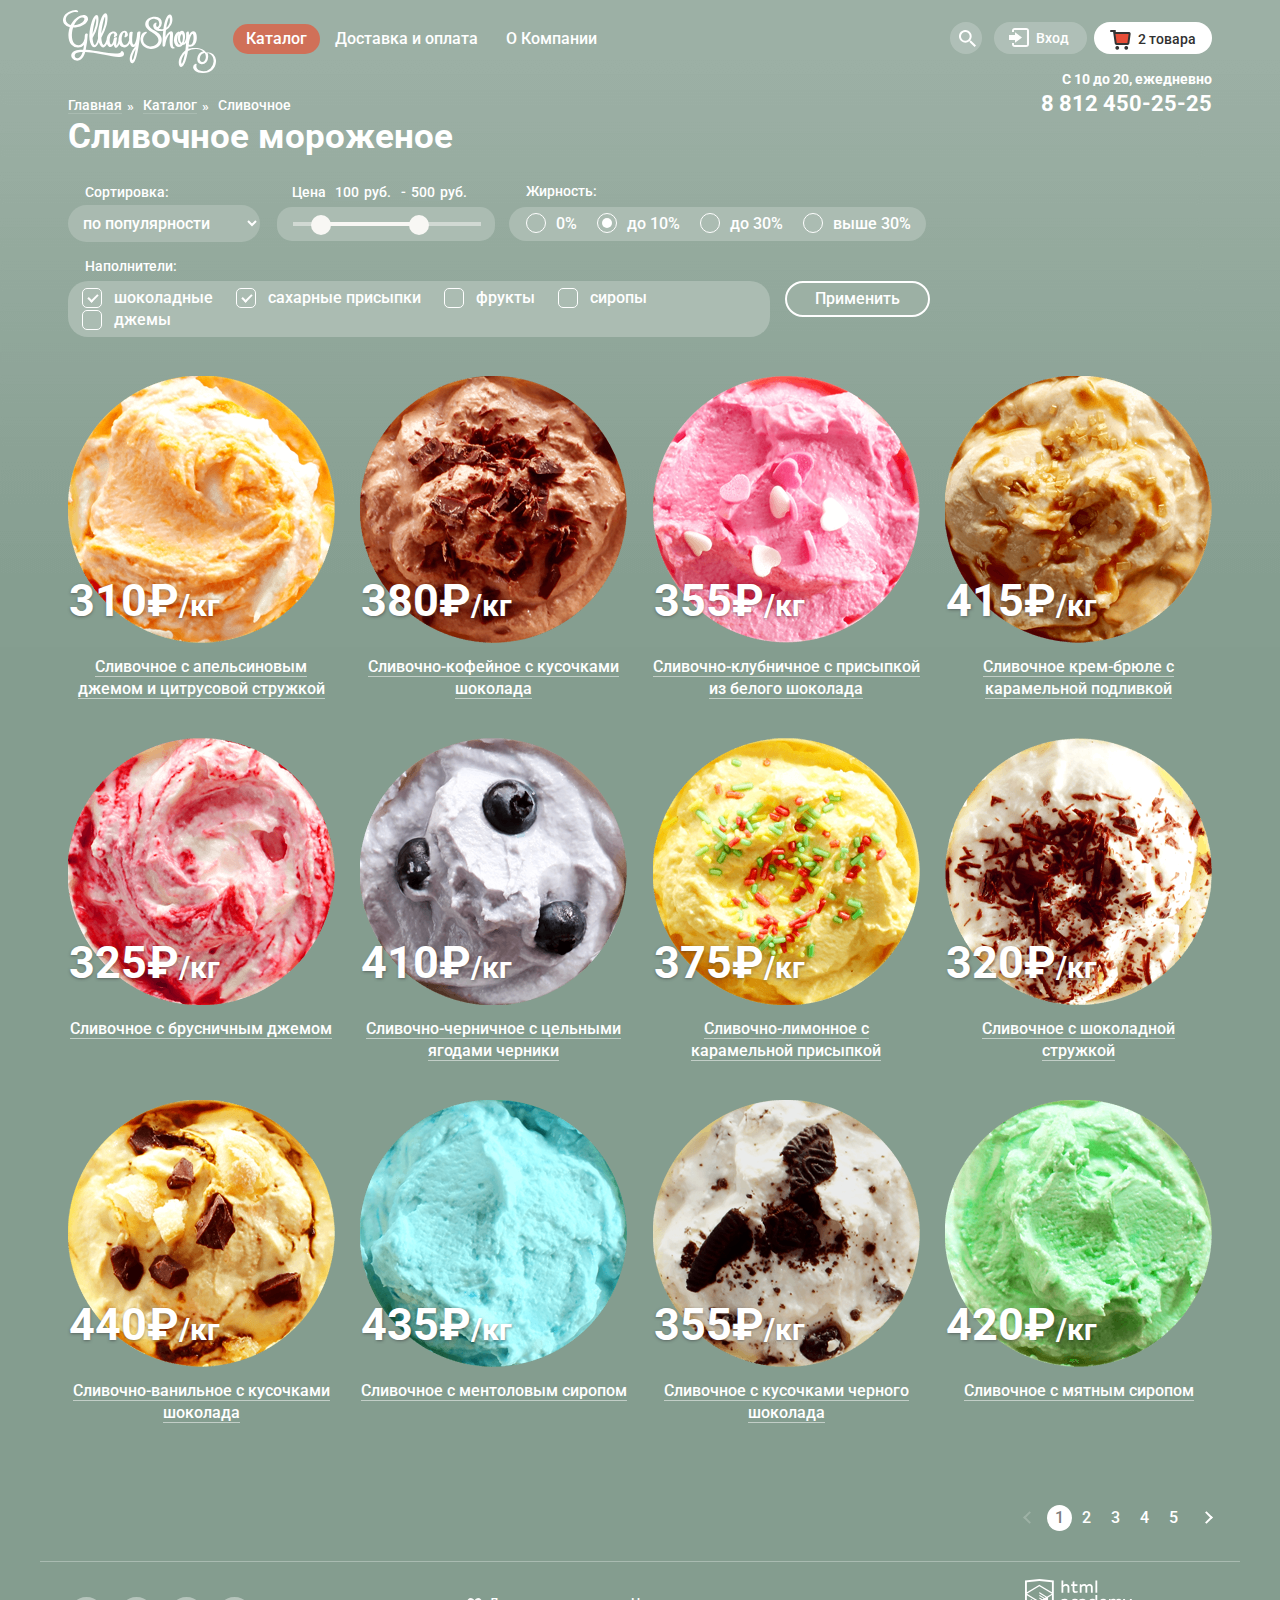
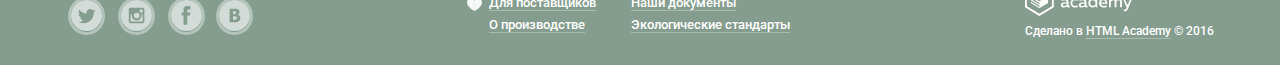
==== catalog.html @ 7c8c3bb9 "fix" ====
<!DOCTYPE html>
<html lang="ru">
  <head>
    <meta charset="utf-8">
    <title>HTML Academy: Глейси</title>
    <link href="css/normalize.css" rel="stylesheet">
    <link href="css/style.css" rel="stylesheet">
    <meta name="viewport" content="width=device-width, initial-scale=1.0/">
    <link href='https://fonts.googleapis.com/css?family=Roboto:400,700&subset=latin,cyrillic' rel='stylesheet' type='text/css'>
  </head>
  <body>
    <div class="wrapper-outer inner-page">
      <div class="wrapper">
        <header class="main-header">
            <div class="container clearfix">
              <div class="main-logo"><a href="index.html"><img src="img/main-logo.svg" alt="Лого"></a></div>
              <nav class="main-menu-box">
                <ul class="clearfix">
                  <li class="menu-box-item"><a class="menu-item active" href="#">Каталог</a>
                    <div class="popup-wrapper">
                      <ul class="catalog-inner-menu">
                        <li class="inner-menu-item"><a class="item-border">Новинки</a>
                        <li class="inner-menu-item"><a class="inner-item active" href="#">Сливочное</a></li>
                        <li class="inner-menu-item"><a class="inner-item" href="#">Щербеты</a></li>
                        <li class="inner-menu-item"><a class="inner-item" href="#">Фруктовый лед</a></li>
                        <li class="inner-menu-item"><a class="inner-item" href="#">Мелорин</a></li>
                      </ul>
                    </div>
                  </li>
                  <li class="menu-box-item"><a class="menu-item" href="#">Доставка и оплата</a></li>
                  <li class="menu-box-item"><a class="menu-item" href="#">О Компании</a></li>
                </ul>
              </nav>
              <div class="users-container">
                <div class="user-block clearfix">
                  <div class="user-search">
                    <a class="user-search-button" href="#"></a>
                    <div class="popup-wrapper">
                      <div class="popup-search">
                        <form action="echo.htmlacademy.ru" method="post">
                          <input class="search" type="search" placeholder="Что ищем?">
                          <input class="search-submit" type="submit">
                        </form>
                      </div>
                    </div>
                  </div>
                  <div class="user-login">
                    <a class="user-login-button" href="#">Вход</a>
                    <div class="popup-wrapper">
                      <div class="popup-login">
                        <form action="echo.htmlacademy.ru" method="post">
                          <input class="login-mail" type="text" name="mail" placeholder="Электронная почта">
                          <input class="login-password" type="password" name="password" placeholder="Пароль">
                          <div class="login-navigation clearfix">
                            <a class="login-btn btn" href="#">Войти</a>
                            <div class="col">
                              <a href="#">Забыли пароль?</a>
                              <a href="#">Новая регистрация</a>
                            </div>
                          </div>
                        </form>
                      </div>
                    </div>
                  </div>
                  <div class="user-cart">
                    <div class="user-cart-button">
                      <div class="cart-empty">Пусто</div>
                      <div class="cart-full">2 товара
                        <div class="popup-wrapper">
                          <div class="popup-cart">
                            <div class="cart-item clearfix">
                              <button class="item-del" type="button"></button>
                              <div class="cart-img"><img src="img/cart-img-1.png" width="33" height="33" alt="Мороженое"></div>
                              <div class="cart-title">Пломбир с апельсиновым джемом</div>
                              <div class="cart-calculation">1,5 кг х <span class="cart-price">200 руб.</span></div>
                              <div class="total-cart-price">300 руб.</div>
                            </div>
                            <div class="cart-item clearfix">
                              <div><button class="item-del" type="button"></button></div>
                              <div class="cart-img"><img src="img/cart-img-2.png" width="34" height="34" alt="Мороженое"></div>
                              <div class="cart-title">Клубничный пломбир с присыпкой из белого шоколада</div>
                              <div class="cart-calculation">1,5 кг х <span class="cart-price">300 руб.</span></div>
                              <div class="total-cart-price">450 руб.</div>
                            </div>
                            <div class="total-box">
                              <span class="total-text">Итого:</span>
                              <span class="total">750 руб.</span>
                            </div>
                            <a class="cart-btn btn" href="#">Оформить заказ</a>
                          </div>
                        </div>
                      </div>
                    </div>
                  </div>
                </div>
                <div class="header-contacts">
                  <span class="contacts-text">С 10 до 20, ежедневно</span>
                  <span class="tel">8 812 450-25-25</span>
                </div>
              </div>
            </div>
          </header>
        <main>
          <div class="container clearfix">
            <div class="breadcrumbs">
              <a class="breadcrumbs-item" href="index.html">Главная</a>
              <a class="breadcrumbs-item" href="#">Каталог</a>
              <span>Сливочное</span>
            </div>
            <h1 class="catalog-main-title">Сливочное мороженое</h1>
            <div class="catalog-sort">
              <form action="echo.htmlacademy.ru" method="post">
                <div class="sort-row-1 clearfix">
                  <div class="sort">
                    <div class="sort-title">Сортировка:</div>
                    <select name="sort">
                        <option value="popular" selected>по популярности</option>
                        <option value="inexpensive">сначала недорогие</option>
                        <option value="expensive">сначала дорогие</option>
                        <option value="oil">по жирности</option>
                    </select>
                  </div>
                  <div class="sort-range-filter">
                    <div class="sort-price-controls clearfix">
                      <div class="controls-min">Цена
                        <input class="min-price" type="text" name="min-price" value="100">руб.
                      </div>
                      <div class="controls-max">-
                        <input class="max-price" type="text" name="max-price" value="500">руб.
                      </div>
                    </div>
                    <div class="filter-controls">
                      <div class="filter-scale">
                        <div class="scale-bar"></div>
                      </div>
                      <div class="sort-toggle sort-min-toggle"></div>
                      <div class="sort-toggle sort-max-toggle"></div>
                    </div>
                  </div>
                  <div class="radio-box">
                    <div class="radio-box-title">Жирность:</div>
                    <div class="radio-box-bg clearfix">
                      <label class="radio"><input class="radio-check" type="radio" name="oil"><span class="radio-indicator"></span>0%</label>
                      <label class="radio"><input class="radio-check" type="radio" name="oil" checked><span class="radio-indicator"></span>до 10%</label>
                      <label class="radio"><input class="radio-check" type="radio" name="oil"><span class="radio-indicator"></span>до 30%</label>
                      <label class="radio"><input class="radio-check" type="radio" name="oil"><span class="radio-indicator"></span>выше 30%</label>
                    </div>
                  </div>
                </div>
                <div class="sort-row-2 clearfix">
                  <div class="check-box-title">Наполнители:</div>
                    <div class="check-box">
                    <div class="check-box-bg clearfix">
                      <label class="checkbox"><input class="checkbox-check" type="checkbox" name="fillers" checked><span class="checkbox-indicator"></span>шоколадные</label>
                      <label class="checkbox"><input class="checkbox-check" type="checkbox" name="fillers" checked><span class="checkbox-indicator"></span>сахарные присыпки</label>
                      <label class="checkbox"><input class="checkbox-check" type="checkbox" name="fillers"><span class="checkbox-indicator"></span>фрукты</label>
                      <label class="checkbox"><input class="checkbox-check" type="checkbox" name="fillers"><span class="checkbox-indicator"></span>сиропы</label>
                      <label class="checkbox"><input class="checkbox-check" type="checkbox" name="fillers"><span class="checkbox-indicator"></span>джемы</label>
                    </div>
                  </div>
                  <button class="sort-btn" type="submit">Применить</button>
                </div>
              </form>
            </div>
            <div class="catalog-content">
              <div class="row item-row clearfix">
                <div class="catalog-item">
                  <div class="item-hover">
                    <figure>
                      <img src="img/catalog-1-1.png" width="267" height="267" alt="Мороженое">
                      <figcaption>Сливочное с апельсиновым джемом и цитрусовой стружкой</figcaption>
                    </figure>
                    <a class="item-hover-btn btn" href="#">Быстрый просмотр</a>
                  </div>
                  <div class="item-decoration"></div>
                  <div class="item-price">310&#8381;<span>/кг</span></div>
                </div>
                <div class="catalog-item">
                  <div class="item-hover">
                    <figure>
                      <img src="img/catalog-1-2.png" width="267" height="267" alt="Мороженое">
                      <figcaption>Сливочно-кофейное с кусочками шоколада</figcaption>
                    </figure>
                    <a class="item-hover-btn btn" href="#">Быстрый просмотр</a>
                  </div>
                  <div class="item-decoration"></div>
                  <div class="item-price">380&#8381;<span>/кг</span></div>
                </div>
                <div class="catalog-item">
                  <div class="item-hover">
                    <figure>
                      <img src="img/catalog-1-3.png" width="267" height="267" alt="Мороженое">
                      <figcaption>Сливочно-клубничное с присыпкой из белого шоколада</figcaption>
                    </figure>
                    <a class="item-hover-btn btn" href="#">Быстрый просмотр</a>
                  </div>
                  <div class="item-decoration"></div>
                  <div class="item-price">355&#8381;<span>/кг</span></div>
                </div>
                <div class="catalog-item">
                  <div class="item-hover">
                    <figure>
                      <img src="img/catalog-1-4.png" width="267" height="267" alt="Мороженое">
                      <figcaption>Сливочное крем-брюле с карамельной подливкой</figcaption>
                    </figure>
                    <a class="item-hover-btn btn" href="#">Быстрый просмотр</a>
                  </div>
                  <div class="item-decoration"></div>
                  <div class="item-price">415&#8381;<span>/кг</span></div>
                </div>
              </div>
              <div class="row item-row clearfix">
                <div class="catalog-item">
                  <div class="item-hover">
                    <figure>
                      <img src="img/catalog-2-1.png" width="267" height="267" alt="Мороженое">
                      <figcaption>Сливочное с брусничным джемом</figcaption>
                    </figure>
                    <a class="item-hover-btn btn" href="#">Быстрый просмотр</a>
                  </div>
                  <div class="item-decoration"></div>
                  <div class="item-price">325&#8381;<span>/кг</span></div>
                </div>
                <div class="catalog-item">
                  <div class="item-hover">
                    <figure>
                      <img src="img/catalog-2-2.png" width="267" height="267" alt="Мороженое">
                      <figcaption>Сливочно-черничное с цельными ягодами черники</figcaption>
                    </figure>
                    <a class="item-hover-btn btn" href="#">Быстрый просмотр</a>
                  </div>
                  <div class="item-decoration"></div>
                  <div class="item-price">410&#8381;<span>/кг</span></div>
                </div>
                <div class="catalog-item">
                  <div class="item-hover">
                    <figure>
                      <img src="img/catalog-2-3.png" width="267" height="267" alt="Мороженое">
                      <figcaption>Сливочно-лимонное с карамельной присыпкой</figcaption>
                    </figure>
                    <a class="item-hover-btn btn" href="#">Быстрый просмотр</a>
                  </div>
                  <div class="item-decoration"></div>
                  <div class="item-price">375&#8381;<span>/кг</span></div>
                </div>
                <div class="catalog-item">
                  <div class="item-hover">
                    <figure>
                      <img src="img/catalog-2-4.png" width="267" height="267" alt="Мороженое">
                      <figcaption>Сливочное с шоколадной стружкой</figcaption>
                    </figure>
                    <a class="item-hover-btn btn" href="#">Быстрый просмотр</a>
                  </div>
                  <div class="item-decoration"></div>
                  <div class="item-price">320&#8381;<span>/кг</span></div>
                </div>
              </div>
              <div class="row item-row clearfix">
                <div class="catalog-item">
                  <div class="item-hover">
                    <figure>
                      <img src="img/catalog-3-1.png" width="267" height="267" alt="Мороженое">
                      <figcaption>Сливочно-ванильное с кусочками шоколада</figcaption>
                    </figure>
                    <a class="item-hover-btn btn" href="#">Быстрый просмотр</a>
                  </div>
                  <div class="item-decoration"></div>
                  <div class="item-price">440&#8381;<span>/кг</span></div>
                </div>
                <div class="catalog-item">
                  <div class="item-hover">
                    <figure>
                      <img src="img/catalog-3-2.png" width="267" height="267" alt="Мороженое">
                      <figcaption>Сливочноe с ментоловым сиропом</figcaption>
                    </figure>
                    <a class="item-hover-btn btn" href="#">Быстрый просмотр</a>
                  </div>
                  <div class="item-decoration"></div>
                  <div class="item-price">435&#8381;<span>/кг</span></div>
                </div>
                <div class="catalog-item">
                  <div class="item-hover">
                    <figure>
                      <img src="img/catalog-3-3.png" width="267" height="267" alt="Мороженое">
                      <figcaption>Сливочное с кусочками черного шоколада</figcaption>
                    </figure>
                    <a class="item-hover-btn btn" href="#">Быстрый просмотр</a>
                  </div>
                  <div class="item-decoration"></div>
                  <div class="item-price">355&#8381;<span>/кг</span></div>
                </div>
                <div class="catalog-item">
                  <div class="item-hover">
                    <figure>
                      <img src="img/catalog-3-4.png" width="267" height="267" alt="Мороженое">
                      <figcaption>Сливочное с мятным сиропом</figcaption>
                    </figure>
                    <a class="item-hover-btn btn" href="#">Быстрый просмотр</a>
                  </div>
                  <div class="item-decoration"></div>
                  <div class="item-price">420&#8381;<span>/кг</span></div>
                </div>
              </div>
            </div>
            <div class="paginator clearfix;">
              <a class="arrow arrow-left" href="#"></a>
              <span class="active">1</span>
              <a class="paginator-item" href="#">2</a>
              <a class="paginator-item" href="#">3</a>
              <a class="paginator-item" href="#">4</a>
              <a class="paginator-item" href="#">5</a>
              <a class="arrow arrow-right" href="#"></a>
            </div>
          </div>
        </main>
        <footer class="main-footer">
          <div class="container clearfix">
            <div class="footer-social">
              <a class="social twitter" href="#"></a>
              <a class="social instagram" href="#"></a>
              <a class="social fb" href="#"></a>
              <a class="social vk" href="#"></a>
            </div>
            <div class="footer-menu ">
              <div class="left-column left">
                <a class="footer-menu-item" href="#">Для поставщиков</a>
                <a class="footer-menu-item" href="#">О производстве</a>
              </div>
              <div class="right-column left">
                <a class="footer-menu-item" href="#">Наши документы</a>
                <a class="footer-menu-item" href="#">Экологические стандарты</a>
              </div>
            </div>
            <div class="footer-copyright">
              <img class="footer-logo" src="img/footer-logo.svg" alt="htmlacademy.ru">
              <p class="copyright-text">Сделано в <a href="htmlacademy.ru">HTML Academy</a> &copy; 2016</p>
            </div>
          </div>
        </footer>
      </div>
    </div>
  </body>
</html>
---- css/style.css ----
/* Общие стили */
body {
  color: #fff;
  font-family: "Roboto", "Arial", sans-serif;
  font-size: 16px;
  line-height: 22px;
  font-weight: 500;
  background-color: grey;
}

.clearfix:after {
content: "";
display: table;
clear: both;
}

.wrapper-outer {
  position: relative;
  width: 100%;
}

.wrapper-outer:before,
.wrapper-outer:after {
  content: "";
  visibility: hidden;
}

.wrapper-outer:before {
  background-image: url("bg-slide-2");
}

.wrapper-outer:after {
  background-image: url("bg-slide-3");
}

.wrapper-outer.inner-page {
  background: #849d8f url("../img/inner-page-bg.png") repeat-x;
}

.wrapper {
  position: relative;
  max-width: 1200px;
  min-width: 900px;
  margin: 0 auto;
}

.container {
  width: 95.4%;
  padding: 0 2.3%;
}

main .container {
  position: relative;
  z-index: 20;
}

.left {
  float: left;
}

.right {
  float: right;
}

.btn {
  display: block;
  padding: 12px 40px;
  font-family: "Roboto", "Arial", sans-serif;
  color: #fff;
  font-size: 16px;
  font-weight: 700;
  text-decoration: none;
  text-align: center;
  border: none;
  border-radius: 20px;
  background-image: -webkit-linear-gradient(bottom, #e74a35 0%, #f26843 100%);
  background-image: linear-gradient(to top, #e74a35 0%, #f26843 100%);
  box-shadow: 0 2px 2px rgba(172, 16, 0, 0.64);
  text-shadow: 0 2px 5px rgba(160, 32, 11, 0.76);
  outline: none;
}

.btn:hover {
  color: #fff;
  background-image: -webkit-linear-gradient(bottom, #ec6e5d 0%, #f58669 100%);
  background-image: linear-gradient(to top, #ec6e5d 0%, #f58669 100%);
  box-shadow: 0 2px 2px #ac1000;
}

.btn:active {
  color: #fff;
  background-color: linear-gradient(to top, #e1613e 0%, #d74531 100%);
  box-shadow: inset 0 2px 2px #942718;
}

a {
  color: #fff;
  font-family: "Roboto", "Arial", sans-serif;
  font-size: 16px;
  font-weight: 500;
  text-decoration: none;
  border-bottom: 1px solid #a9bbb1;
}

a:hover, a:active {
  color: #ffbc9e;
  border-color: #a7a294;
}

figure {
 margin: 0;
 padding: 0;
}

h1 {
  font-size: 35px;
  line-height: 41px;
}

h2 {
  font-size: 16px;
  line-height: 22px;
}

input, select {
  outline: none;
}

.slider {
  position: relative;
  width: 100%;
  max-width: 1146px;
  margin-bottom: 40px;
}

#btn-1:checked ~ .wrapper-outer {
  background: #849d8f;
}

#btn-2:checked ~ .wrapper-outer {
  background: #8996a6;
}

#btn-3:checked ~ .wrapper-outer {
  background: #9d8b84;
}

#btn-1:checked ~ .wrapper-outer {
  background: #849d8f url("../img/bg-slide-1.png") no-repeat center top;
}

#btn-2:checked ~ .wrapper-outer {
  background: #8996a6 url("../img/bg-slide-2.png") no-repeat center top;
}

#btn-3:checked ~ .wrapper-outer {
  background: #9d8b84 url("../img/bg-slide-3.png") no-repeat center top;
}

#btn-1:checked ~ .wrapper-outer .btn-1 {
  background-color: #fff;
}

#btn-2:checked ~ .wrapper-outer .btn-2 {
  background-color: #fff;
}

#btn-3:checked ~ .wrapper-outer .btn-3 {
  background-color: #fff;
}

#btn-1:checked ~ .wrapper-outer .slider-1 {
  display: block;
}

#btn-2:checked ~ .wrapper-outer .slider-2 {
  display: block;
}

#btn-3:checked ~ .wrapper-outer .slider-3 {
  display: block;
}

.slider-1 {
  display: none;
}

.slider-2 {
  display: none;
}

.slider-3 {
  display: none;
}

.slide-title {
  display: block;
  width: 650px;
  margin: 0 auto;
  margin-bottom: 29px;
  font-size: 60px;
  line-height: 60.35px;
  font-weight: 700;
  text-align: center;
}

.slider-1 .slide-title {
  width: 670px;
}

.slider .btn {
  width: 200px;
  margin: 0 auto;
  padding: 11px 40px;
  font-size: 32px;
  line-height: 44px;
  font-weight: 700;
  border-radius: 30px;
}

.slider-radio {
  display: none;
}

.slider-buttons {
  position: absolute;
  top: 170px;
}

.bg-btn {
  float: left;
  width: 17px;
  height: 18px;
  margin-right: 8px;
  border: 2px solid #fff;
  border-radius: 50%;
  cursor: pointer;
}

.main-header {
  position: relative;
  width: 100%;
  margin-bottom: 275px;
}

.main-page .main-header {
  z-index: 30;
}

.inner-page .main-header {
  margin-bottom: -22px;
}

.main-logo {
  float: left;
  width: 160px;
  height: 66px;
  margin-left: -5px;
  margin-right: 10px;
  padding-top: 10px;
}

.main-logo a {
  border: none;
}

.main-menu-box {
  position: relative;
  float: left;
  padding-top: 24px;
}

.main-menu-box ul {
  margin: 0;
  padding: 0;
  list-style: none;
}

.menu-box-item {
  position: relative;
  float: left;
  margin-right: 2px;
}

.menu-box-item .menu-item {
  position: relative;
  display: block;
  padding: 7px 13px;
  color: #fff;
  font-size: 16px;
  text-decoration: none;
  line-height: 16px;
  border: none;
}

.menu-box-item:hover .menu-item,
.menu-box-item .menu-item:active {
  color: #000;
  text-decoration: none;
  background-color: #fff;
  border-radius: 15px;
}

.menu-box-item .menu-item:active {
  box-shadow: inset 0 2px 1px #696969;
}

.menu-item.active {
  color: #fff;
  text-decoration: none;
  background-color: #d07058;
  border-radius: 15px;
}

.menu-box-item:hover .popup-wrapper {
  display: block;
  left: -8px;
}

.catalog-inner-menu {
  margin: 0;
  padding: 0;
  background-color: #fff;
  border-radius: 15px;
  z-index: 40;
}

.popup-wrapper {
  display: none;
  padding-top: 5px;
  position: absolute;
  top: 30px;
  z-index: 40;
}

.inner-item,
.item-border {
  position: relative;
  display: block;
  padding: 11px 20px;
  padding-right: 50px;
  color: #323232;
  font-size: 14px;
  line-height: 16px;
  text-decoration: none;
  border: none;
  cursor: pointer;
}

.item-border {
  border-top-left-radius: 15px;
  border-top-right-radius: 15px;
}

.item-border::after {
  position: absolute;
  bottom: 0;
  left: 8px;
  content: "";
  display: block;
  width: 128px;
  height: 1px;
  background-color: #d1d0ce;
}

.inner-menu-item:nth-child(3) .inner-item {
  padding: 5px 20px;
  padding-right: 50px;
}

.inner-menu-item:nth-child(4) .inner-item {
  padding: 10px 20px;
  padding-right: 17px;
  padding-bottom: 8px;
}

.inner-menu-item:nth-child(5) .inner-item {
  padding: 6px 20px;
  padding-right: 50px;
  padding-bottom: 13px;
}

.inner-menu-item:last-child .inner-item:hover {
  border-bottom-left-radius: 15px;
  border-bottom-right-radius: 15px;
}

.inner-menu-item .inner-item:hover,
.item-border:hover {
  color: #323232;
  background-color: #fbded7;
}

.inner-menu-item .inner-item:active {
  background-color: #f6b5a5;
}

.inner-item.active {
  color: #fff;
  background-color: #d07058;
}

.users-container {
  float: right;
  padding-top: 22px;
  text-align: right;
}

.user-block {
  margin-bottom: 14px;
}

.user-search {
  position: relative;
  float: left;
  width: 32px;
  margin-right: 12px;
}

.user-search-button {
  display: block;
  width: 32px;
  height: 32px;
  background: rgba(255, 255, 255,.2) url("../img/search-icon.svg") no-repeat 55% 50%;
  border-radius: 50%;
  border: none;
}

.user-search:hover .user-search-button {
  background: #fff url("../img/search-icon-hover.svg") no-repeat 55% 50%;
}

.popup-search {
  width: 310px;
  height: 49px;
  padding: 18px 15px;
  background-color: #f8f7f4;
  border-radius: 5px;
  box-shadow: 0 20px 20px rgba(0, 0, 0, 0.4);
}

.user-search .popup-wrapper {
  right: 0;
}

.user-search:hover .popup-wrapper {
  display: block;
}

.search, .login-mail, .login-password {
  width: 281px;
  height: 42px;
  box-sizing: border-box;
  padding: 0 13px;
  border: 2px solid #d3d3d2;
  border-radius: 5px;
  color: #999999;
  font: inherit;
  font-size: 14px;
  outline: none;
}

.popup-search .search-submit {
  display: none;
}

.user-login {
  position: relative;
  float: left;
  width: 93px;
  margin-right: 7px;
}

.user-login-button {
  position: relative;
  display: block;
  padding: 5px 23px;
  padding-left: 42px;
  color: #fff;
  font: inherit;
  font-size: 14px;
  text-decoration: none;
  background-color: rgba(255, 255, 255,.2);
  border: none;
  border-radius: 20px;
  }

.user-login:hover .user-login-button {
  color: #000;
  background-color: #fff;
}

.user-login-button .active {
  color: #000;
  background-color: #323232;
}

.user-login-button::before {
  position: absolute;
  top: 6px;
  left: 15px;
  content: "";
  display: block;
  width: 22px;
  height: 20px;
  background: url("../img/login-icon.svg") no-repeat;
}

.user-login:hover .user-login-button::before {
  background: #fff url("../img/login-icon-hover.svg") no-repeat;
}

.popup-login {
  display: block;
  width: 243px;
  padding: 19px 17px;
  background-color: #f8f7f4;
  border-radius: 5px;
  box-shadow: 0 20px 20px rgba(0, 0, 0, 0.4);
  z-index: 50;
}

.user-login:hover .popup-wrapper {
  display: block;
  top: 32px;
  right: 0;
}

.login-mail, .login-password {
  width: 240px;
  margin-bottom: 20px;
  padding: 20px 12px;
}

.login-navigation .login-btn  {
  float: left;
  padding: 12px 25px;
  color: #fff;
  font-size: 18px;
  font-weight: 700;
}

.login-navigation .col {
  float: right;
  width: 119px;
  padding-top: 1px;
  padding-right: 5px;
  text-align: left;
  line-height: 20px;
}

.login-navigation a {
  display: inline;
  color: #323232;
  font-family: Roboto, Arial, sans-serif;
  font-size: 13px;
  font-weight: 500;
  text-align: left;
}

.user-cart {
  position: relative;
  float: right;
  font-size: 14px;
}

.cart-empty {
  display: block;
  padding-right: 34px;
  padding-left: 45px;
  padding-top: 6px;
  padding-bottom: 5px;
  background-color: rgba(255, 255, 255,.2);
  border-radius: 20px;
}

.cart-empty::before {
  position: absolute;
  top: 8px;
  left: 16px;
  content: "";
  display: block;
  width: 23px;
  height: 22px;
  background: url("../img/cart-icon.svg") no-repeat;
}

.cart-full {
  display: none;
  padding-right: 16px;
  padding-left: 44px;
  padding-top: 6px;
  padding-bottom: 4px;
  color: #313131;
  font-size: 14px;
  font-family: Roboto, Arial, sans-serif;
  font-weight: 500;
  text-decoration: none;
  border-radius: 20px;
  background-color: #fff;
  cursor: pointer;
}

.cart-full::before {
  position: absolute;
  top: 8px;
  left: 16px;
  content: "";
  display: block;
  width: 23px;
  height: 22px;
  background: #fff url("../img/cart-full.png") no-repeat;
}

.inner-page .cart-empty {
  display: none;
}

.inner-page .cart-full {
  display: block;
}

.cart-add.active {
  display: block;
}

.popup-cart {
  display: block;
  width: 507px;
  padding: 23px 17px;
  padding-bottom: 60px;
  color: #323232;
  font-size: 13px;
  line-height: 16px;
  background-color: #f8f7f4;
  border-radius: 5px;
  box-shadow: 0 20px 20px rgba(0, 0, 0, 0.4);
  z-index: 50;
}

.user-cart-button:hover .popup-wrapper {
  right: 0;
  display: block;
  }

.cart-item {
  margin-bottom: 23px;
}

.cart-title, .cart-calculation, .total-cart-price {
  float: left;
  display: block;
  padding-top: 6px;
 }

.item-del {
  position: relative;
  left: -1px;
  float: left;
  display: block;
  width: 10px;
  height: 10px;
  margin-top: 7px;
  margin-right: 15px;
  padding: 0;
  border: none;
  background-color: #f8f7f4;
  outline: none;
  cursor: pointer;
}

.item-del::after,
.item-del::before {
  position: absolute;
  content: "";
  display: block;
  height: 1px;
  background-color: #7e7d7c;
}

.item-del::after {
  left: 1px;
  width: 13px;
  -webkit-transform: rotate(45deg);
          transform: rotate(45deg);
}

.item-del::before {
  left: 1px;
  width: 13px;
  -webkit-transform: rotate(-45deg);
          transform: rotate(-45deg);
}

.cart-img {
  float: left;
  display: block;
  margin-top: -3px;
  margin-right: 14px;
  line-height: 0;
}

.cart-title {
  width: 220px;
  margin-right: 26px;
  text-align: left;
}

.cart-calculation {
  margin-right: 29px;
}

.cart-price {
  color: #999999;
}

.total-box {
  margin-top: -7px;
  margin-bottom: 16px;
  padding-top: 15px;
  font-size: 15px;
  font-weight: 700;
  border-top: 1px solid #cacac7;
}

.total-text {
  display: inline-block;
}

.total {
  display: inline-block;
  color: #000;
  font-size: 15px;
  font-weight: 700;
}

.popup-cart .cart-btn {
  float: right;
  width: 142px;
  padding: 13px 12px;
  font-size: 18px;
}

.header-contacts {
  float: right;
  width: 171px;
  font-size: 14px;
  line-height: 23px;
  font-weight: 700;
}

.header-contacts .tel {
  display: block;
  width: 171px;
  margin-top: 1px;
  font-size: 22px;
  line-height: 24px;
}

.wrapper .row {
  width: 100%;
}

.promo-block {
  width: 48.95%;
  box-sizing: border-box;
  min-height: 230px;
  padding: 14px 19px;
  border-radius: 18px;
}

.promo-block.left {
  background: url("../img/promo-bg-1.jpg") no-repeat;
}

.promo-block.right {
  background: url("../img/promo-bg-2.jpg") no-repeat;
}

.promo-block:last-child {
  margin-right: 0;
}

.promo-title {
  margin: 0;
  margin-bottom: 15px;
  font-size: 35px;
  line-height: 42px;
}

.promo-text {
  margin-top: 0;
  margin-bottom: 45px;
  font-size: 18px;
  font-weight: 700;
  line-height: 22px;
}

.promo-block .btn {
  float: right;
  margin-right: 2px;
  padding: 11px 22px;
  font-size: 18px;
  font-weight: 700;
}

.promo-block-row {
  margin-bottom: 33px;
}

.item-row {
  margin-bottom: 32px;
}

.catalog-item {
  position: relative;
  display: block;
  float: left;
  width: 23.33%;
  max-height: 330px;
  min-height: 280px;
  margin-right: 2.22%;
  padding-top: 6px;
}

.catalog-item:hover .item-hover {
  position: absolute;
  display: block;
  width: 100%;
  min-height: 140%;
  margin-top: -6px;
  margin-left: -5%;
  padding-top: 6px;
  padding-right: 5%;
  padding-left: 5%;
  background-color: rgba(255, 255, 255, 0.4);
  box-shadow: 0 20px 20px rgba(0, 0, 0, 0.4);
  border-radius: 5px;
  z-index: 30;
}

.catalog-item:last-child {
  margin-right: 0;
}

.catalog-item .item-hover-btn {
  display: none;
}

.catalog-item:hover .item-hover-btn {
  position: absolute;
  display: block;
  width: 170px;
  margin-top: 8px;
  margin-left: 31px;
  padding: 10px 16px;
  color: #fff;
  font-size: 18px;
  line-height: 24px;
  font-weight: 700;
  text-decoration: none;
  text-align: center;
  border-radius: 20px;
  z-index: 40;
}

.catalog-item figure {
  max-width: 267px;
  text-align: center;
}

.catalog-item figcaption {
  display: inline;
  border-bottom: 1px solid rgba(255, 255, 255, .5);
}

.catalog-item:hover figcaption {
  height: 330px;
  border: none;
}

.catalog-item img {
  display: block;
  width: 100%;
  height: auto;
  margin-bottom: 13px;
}

.item-decoration {
  position: absolute;
  display: block;
  top: 6px;
  left: 0px;
  width: 61px;
  height: 61px;
  background: url("../img/item-decor.png") no-repeat;
}

.catalog-item:hover .item-decoration {
  top: 6px;
  left: 0px;
  z-index: 40;
}

.inner-page .item-decoration {
  display: none;
}

.item-price {
  position: absolute;
  top: 220px;
  left: 1px;
  font-size: 45px;
  font-weight: 700;
  text-shadow: 0.5px 0.9px 3px rgba(49, 50, 53, 0.5);
  z-index: 40;
}

.catalog-item:hover .item-price {
 top: 220px;
}

.item-price span {
  font-size: 30px;
}
.catalog-row {
  margin-bottom: 37px;
}

.features {
  margin-bottom: 40px;
  padding: 13px 21px;
  padding-bottom: 14px;
  color: #323232;
  background: #f2e8d3 url("../img/features-bg.jpg");
  border-radius: 15px;
}

.features-title {
  margin: 0;
  margin-top: 12px;
  margin-bottom: 10px;
  font-size: 24px;
  line-height: 30px;
}

.features .left-column,
.features .right-column {
  width: 48.6%;
}

.features-icon {
  float: left;
}

.features-item {
  width: 100%;
}

.features-icon {
  max-width: 100%;
  height: auto;
}

.features-item p {
  float: right;
  width: 89.6%;
  margin-top: 11px;
  margin-bottom: 11px;
}

.promo-block-newslatter,
.promo-block-news {
  width: 48.8%;
  box-sizing: border-box;
  min-height: 220px;
  padding-top: 23px;
  padding-left: 20px;
  color: #323232;
  border-radius: 15px;
}

.promo-block-news {
  background: url("../img/news-bg.jpg") no-repeat;
}

.promo-news {
  margin: 0;
  margin-bottom: 4px;
  font-size: 16px;
  line-height: 22px;
}

.promo-block-news p {
  margin: 0;
  margin-bottom: 8px;
}

.news-text {
  color: #323232;
  font-size: 24px;
  line-height: 30px;
  font-weight: 700;
  border-bottom: 2px solid #b2b2b2;
}

.news-text:hover {
  color: #e84d37;
  border-bottom: 1px solid #f9cdc4;
}

.promo-block-newslatter {
  margin-right: 0;
  padding: 34px 26px;
  background: url("../img/newsletter-bg.jpg") no-repeat;
}

.newslatter-text {
  margin-top: 0;
  margin-bottom: 35px;
}

.email-user {
  float: left;
  width: 67%;
  padding: 12px 14px;
  border: 1px solid #d3d3d2;
  border-radius: 5px;
}

.promo-block-newslatter .btn {
  float: right;
  padding: 11px 18px;
  font-size: 18px;
  font-weight: 700;
}

.news-row {
  margin-bottom: 40px;
}

.main-map {
  position: relative;
  width: 100%;
  height: 430px;
  min-width: 900px;
  background: #ede6c9 url("../img/map.jpg") no-repeat;
  background-size: 100% 430px;
}

.map-img {
  display: block;
  max-width: 1200px;
  min-width: 900px;
  width: 100%;
  height: auto;
}

.map-information {
  position: absolute;
  right: 5%;
  top: 62px;
  padding: 27px 27px;
  padding-bottom: 32px;
  color: #323232;
  font-size: 14px;
  background-color: #fff;
  border-radius: 10px;
}

.map-information p {
  margin: 0;
}

.map-information .common-text {
  width: 160px;
}

.map-information .address {
  width: 222px;
  margin-bottom: 18px;
  font-size: 18px;
  line-height: 23px;
  font-weight: 700;
}

.tel-common-text {
  display: block;
  margin-bottom: 4px;
}

.map-information .tel {
  display: block;
  margin-bottom: 2px;
  font-size: 18px;
  line-height: 22px;
  font-weight: 700;
}

.map-information .schedule-text {
  display: block;
  margin-bottom: 22px;
}

.main-map .btn {
  padding: 11px 27px;
  font-size: 18px;
}

.main-footer {
  width: 100%;
  padding-bottom: 25px;
  border-top: 1px solid #a9bbb1;
}

.footer-social {
  float: left;
  width: 23.22%;
  margin-top: 35px;
  margin-right: 11.7%;
}

.footer-social .social {
  float: left;
  display: block;
  width: 31px;
  height: 32px;
  margin-right: 13px;
  border: 3px solid #c2cec7;
  border-radius: 50%;
  opacity: 0.8;
}

.social:hover {
  opacity: 1;
}

.social:active {
  box-shadow: inset 0 2px 1px #888;
}

.twitter {
  background: url("../img/twitter-icon.svg") no-repeat;
}

.instagram {
  background: url("../img/insta-icon.svg") no-repeat;
}

.footer-social .fb {
  margin-right: 11px;
  background: url("../img/fb-icon.svg") no-repeat;
}

.vk {
  background: url("../img/vk-icon.svg") no-repeat;
}

.footer-menu {
  float: left;
  margin-top: 29px;
  font-weight: 700;
}

.footer-menu .left-column {
  width: 115px;
  margin-right: 27px;
  padding-left: 22px;
}

.footer-menu .right-column {
  width: 170px;
}

.footer-menu-item {
  position: relative;
  display: inline;
  color: #fff;
  font-size: 13px;
  line-height: 18px;
}

.left-column .footer-menu-item:first-child::before {
  position: absolute;
  top: 3px;
  left: -22px;
  content: "";
  display: block;
  width: 17px;
  height: 14px;
  background: url("../img/heart-icon.svg") no-repeat;
}

.footer-copyright {
  float: right;
  width: 16.4%;
  margin-top: 17px;
}

.footer-logo {
  margin: 0 auto;
}

.copyright-text {
  width: 190px;
  margin: 0;
  color: #fff;
  font-size: 12px;
  line-height: 18px;
}

.copyright-text a {
  font-size: 12px;
}

.breadcrumbs {
  z-index: 5;
}

.breadcrumbs-item {
  position: relative;
  margin-right: 17px;
  color: #fff;
  font-size: 14px;
  line-height: 16px;
  text-decoration: none;
}

.breadcrumbs span {
  font-size: 14px;
}

.breadcrumbs-item::after {
  position: absolute;
  top: 1px;
  right: -12px;
  content: "»";
  border: none;
}

.catalog-main-title {
  margin-top: 0;
  margin-bottom: 27px;
  font-size: 35px;
  line-height: 41px;
}

.catalog-sort {
  width: 862px;
  margin-bottom: 33px;
}

.sort {
  float: left;
  width: 195px;
  margin-right: 14px;
}

.sort-title {
  padding-left: 17px;
  font-size: 14px;
  line-height: 16px;
}

.sort-title {
  margin-bottom: 5px;
  font-size: 14px;
}

.sort select {
  padding: 8px 11px;
  padding-top: 8px;
  padding-right: 15px;
  background-color: #a9bab0;
  border: none;
  border-radius: 20px;
}

.sort select:hover {
  color: #323232;
  background-color: #fff;
}

.sort-range-filter {
  float: left;
  margin-right: 14px;
  font-size: 14px;
}

.sort-price-controls {
  margin-top: -3px;
  margin-bottom: 4px;
  padding-left: 15px;
}

.controls-min, .controls-max {
  float: left;
}

.controls-min {
  margin-right: 10px;
}

.min-price, .max-price {
  width: 30px;
  font-size: 14px;
  background-color: #97aca1;
  border: none;
  outline: none;
}

.min-price {
  margin-left: 4px;
  margin-right: -3px;
}

.max-price {
  margin-right: -3px;
}

.filter-controls {
  position: relative;
  width: 186px;
  height: 4px;
  padding: 15px 16px;
  background: #abbcb2;
  border-radius: 15px;
}

.filter-scale {
  position: relative;
  width: 188px;
  height: 4px;
  background: #d1d9d3;
}

.scale-bar {
  position: absolute;
  left: 14%;
  width: 100px;
  height: 4px;
  background: #f8f7f4;
}

.sort-toggle {
  position: absolute;
  top: 8px;
  left: 5px;
  width: 20px;
  height: 20px;
  background: #f8f7f4;
  border-radius: 50%;
  cursor: pointer;
}

.sort-min-toggle {
  left: 34px;
}

.sort-max-toggle {
  left: 132px;
}

.radio-box {
  float: left;
}

.radio-box-bg {
  padding: 6px 15px;
  background: #abbcb2;
  border-radius: 20px;
}

.radio-box-title {
  margin-top: -4px;
  margin-bottom: 5px;
  padding-left: 17px;
  font-size: 14px;
}

.radio input, .checkbox input {
  display: none;
}

.radio {
  position: relative;
  float: left;
  margin-right: 18px;
  padding-left: 32px;
  cursor: pointer;
}

.radio:last-child,
.checkbox:last-child {
  margin-right: 0;
}

.radio-indicator::after {
  position: absolute;
  top: 5px;
  left: 7px;
  content: "";
  display: none;
  width: 10px;
  height: 10px;
  background-color: #fff;
  border-radius: 50%;
}


.radio-indicator::before {
  position: absolute;
  left: 2px;
  content: "";
  display: block;
  width: 20px;
  height: 20px;
  box-sizing: border-box;
  border: 1px solid #fff;
  border-radius: 50%;
}

.radio-check:checked + .radio-indicator::after {
  display: block;
}

.sort-row-1 {
  margin-bottom: 16px;
}

.check-box-title {
  margin-bottom: 7px;
  padding-left: 17px;
  font-size: 14px;
  line-height: 16px;
}

.check-box-bg {
  padding: 6px 15px;
  background: #abbcb2;
  border-radius: 20px;
}

.check-box {
  float: left;
  width: 702px;
}

.checkbox {
  position: relative;
  float: left;
  margin-right: 24px;
  padding-left: 31px;
  cursor: pointer;
}

.checkbox-indicator::after {
  position: absolute;
  top: 1px;;
  left: -1px;
  content: "";
  display: block;
  width: 20px;
  height: 20px;
  box-sizing: border-box;
  border: 1px solid #fff;
  border-radius: 5px;
}

.checkbox-indicator::before {
  position: absolute;
  top: 7px;
  left: 5px;
  content: "";
  display: none;
  width: 8px;
  height: 4px;
  border-left: 2px solid #fff;
  border-bottom: 2px solid #fff;
  -webkit-transform: rotate(-45deg);
          transform: rotate(-45deg);
}

.checkbox-check:checked + .checkbox-indicator::before {
  display: block;
}

.radio:hover .radio-indicator::before,
.checkbox:hover .checkbox-indicator::after {
  border: 2px solid #fff;
}

 .checkbox::before .checkbox-check:disabled {
  border: 1px solid #fff;
}

.radio-check:disabled + .radio-indicator::after,
.radio-check:disabled + .radio-indicator::before,
.checkbox-check:disabled + .checkbox-indicator::after,
.checkbox-check:disabled + .checkbox-indicator::before {
  border-color: #f8f7f4;
  opacity: 0.4;
}

.radio-check:disabled + .radio-indicator::after {
  background-color: #f8f7f4;
}

.catalog-sort .sort-btn {
  float: right;
  width: 145px;
  height: 36px;
  box-sizing: border-box;
  padding: 5px 25px;
  background-color: #9cb0a4;
  border: 2px solid #fff;
  border-radius: 20px;
  outline: none;
}

.catalog-sort .sort-btn:hover {
  color: #323232;
  background-color: #fff;
  border: none;
}

.catalog-sort .sort-btn:active {
  background-color: #ededed;
  border: none;
  box-shadow: inset 0 2px 1px #6c6d6c;
}

.paginator {
  float: right;
  width: 187px;
  margin-top: 49px;
  margin-bottom: 30px;
}

.arrow {
  float: left;
  display: block;
  width: 7px;
  height: 7px;
  margin-top: 8px;
  border: none;
}

.arrow-left {
  margin-right: 13px;
  border-right: 2px solid #9db1a5;
  border-bottom: 2px solid #9db1a5;
  -webkit-transform: rotate(135deg);
          transform: rotate(135deg);
}

.arrow-right {
  margin-left: 14px;
  border-left: 2px solid #fff;
  border-top: 2px solid #fff;
  -webkit-transform: rotate(135deg);
          transform: rotate(135deg);
}

.paginator .active {
  float: left;
  display: block;
  padding: 2px 8px;
  color: #7d7d7d;
  text-align: center;
  background-color: #fff;
  border-radius: 50%;
}

.paginator-item {
  float: left;
  display: block;
  padding: 2px 10px;
  color: #fff;
  text-decoration: none;
  border: none;
}

.paginator-item:hover {
  color: #fff;
  background-color: #9db1a5;
  border-radius: 50%;
}

.paginator-item:active {
  color: #323232;
  background-color: #fff;
  border-radius: 50%;
}

.popup-form {
  position: fixed;
  top: 190px;
  left: 35%;;
  display: none;
  width: 431px;
  padding: 18px 24px;
  background-color: #f8f7f4;
  border-radius: 10px;
  z-index: 100;
}

@-webkit-keyframes bounceInUp {
  from, 60%, 75%, 90%, to {
    -webkit-animation-timing-function: cubic-bezier(0.215, 0.610, 0.355, 1.000);
    animation-timing-function: cubic-bezier(0.215, 0.610, 0.355, 1.000);
  }
  from {
    opacity: 0;
    -webkit-transform: translate3d(0, 3000px, 0);
    transform: translate3d(0, 3000px, 0);
  }
  60% {
    opacity: 1;
    -webkit-transform: translate3d(0, -20px, 0);
    transform: translate3d(0, -20px, 0);
  }
  75% {
    -webkit-transform: translate3d(0, 10px, 0);
    transform: translate3d(0, 10px, 0);
  }
  90% {
    -webkit-transform: translate3d(0, -5px, 0);
    transform: translate3d(0, -5px, 0);
  }
  to {
    -webkit-transform: translate3d(0, 0, 0);
    transform: translate3d(0, 0, 0);
  }
}
@keyframes bounceInUp {
  from, 60%, 75%, 90%, to {
    -webkit-animation-timing-function: cubic-bezier(0.215, 0.610, 0.355, 1.000);
    animation-timing-function: cubic-bezier(0.215, 0.610, 0.355, 1.000);
  }
  from {
    opacity: 0;
    -webkit-transform: translate3d(0, 3000px, 0);
    transform: translate3d(0, 3000px, 0);
  }
  60% {
    opacity: 1;
    -webkit-transform: translate3d(0, -20px, 0);
    transform: translate3d(0, -20px, 0);
  }
  75% {
    -webkit-transform: translate3d(0, 10px, 0);
    transform: translate3d(0, 10px, 0);
  }
  90% {
    -webkit-transform: translate3d(0, -5px, 0);
    transform: translate3d(0, -5px, 0);
  }
  to {
    -webkit-transform: translate3d(0, 0, 0);
    transform: translate3d(0, 0, 0);
  }
}
.bounceInUp {
  -webkit-animation-name: bounceInUp;
  animation-name: bounceInUp;
}

.popup-form-show {
  display: block;
  -webkit-animation: bounceInUp 0.6s;
          animation: bounceInUp 0.6s;
}

.popup-form form {
  position: relative;
}

.popup-form-title {
  margin: 0;
  margin-bottom: 18px;
  color: #323232;
  font-size: 24px;
  line-height: 28px;
}

.popup-name, .popup-mail {
  position: relative;
  display: block;
  width: 267px;
  height: 43px;
  box-sizing: border-box;
  padding: 14px 14px;
  margin-bottom: 20px;
  color: #323232;
  background-color: #fff;
  border: 1px solid rgba(178, 178, 178, 0.52);
  border-radius: 5px;
}

.popup-name:hover, .popup-mail:hover {
  border: 2px solid rgba(154, 154, 154, 0.52);
  padding: 13px 13px;
}

.popup-name:focus::-webkit-input-placeholder {color:#fff;}
.popup-name:focus::-moz-placeholder          {color:#fff;}/* Firefox 19+ */
.popup-name:focus:-moz-placeholder           {color:#fff;}/* Firefox 18- */
.popup-name:focus:-ms-input-placeholder      {color:#fff;}

.popup-mail:focus::-webkit-input-placeholder {color:#fff;}
.popup-mail:focus::-moz-placeholder          {color:#fff;}/* Firefox 19+ */
.popup-mail:focus:-moz-placeholder           {color:#fff;}/* Firefox 18- */
.popup-mail:focus:-ms-input-placeholder      {color:#fff;}

.popup-form .form-wrapper {
  position: relative;
}

.input-name {
  position: absolute;
  top: -20px;
  left: 10px;
  display: none;
  color: #5b9ddf;
  font-size: 11px;
}

.popup-name:focus + .input-name,
.popup-mail:focus + .input-name {
  display: block;
}

.popup-form textarea {
  width: 428px;
  height: 155px;
  box-sizing: border-box;
  margin-bottom: 20px;
  padding: 10px 14px;
  color: #323232;
  background-color: #fff;
  border: 1px solid rgba(178, 178, 178, 0.52);
  border-radius: 5px;
}

.popup-area:hover {
  border: 2px solid rgba(154, 154, 154, 0.52);
  padding: 9px 13px;
}

.popup-btn {
  float: right;
  margin-bottom: 10px;
  padding: 11px 24px;
  font-size: 18px;
}

.popup-form-close {
  position: absolute;
  top: -40px;
  right: 0px;
  width: 20px;
  height: 20px;
  border: none;
  background-color: #f8f7f4;
  outline: none;
}

.popup-form-close::after,
.popup-form-close::before {
  position: absolute;
  content: "";
  display: block;
  width: 22px;
  height: 2px;
  background-color: #131313;
}

.popup-form-close::after {
  top: 1px;
  -webkit-transform: rotate(45deg);
          transform: rotate(45deg);
}

.popup-form-close::before {
  top: 1px;
  -webkit-transform: rotate(-45deg);
          transform: rotate(-45deg);
}

.modal-overlay {
  position: fixed;
  top: 0;
  left: 0;
  display: none;
  width: 100%;
  height: 100%;
  background-color: rgba(0,0,0,0.5);
  z-index: 90;
}

.modal-overlay-show {
  display: block;
}

@media screen and (max-width: 901px)  {
  .promo-text { margin-bottom: 21px;}
  .catalog-sort { margin-bottom: 32px;}
  .catalog-item { }
  .catalog-item .item-price { top: 158px;}
  .catalog-item:hover .item-hover { min-height: 123%;}
  .catalog-item:hover .item-price {
    top: 159px;
  }
  .inner-page .catalog-item:hover .item-price {
    top: 158px;
  }
  .catalog-item:hover .item-hover-btn {
    margin-top: 14px;
    margin-left: 4px;
    padding: 10px 11px;
  }
  .item-row { margin-bottom: 31px;}
  .footer-social { margin-right: 6.6%;}
  .footer-copyright {
    margin-top: 19px;
    width: 22%;
  }
  .features-item p {
    width: 86.6%;
    margin-top: 11px;
  }
  .right-column .features-item:last-child { margin-top: 22px;}
  .left-column .features-text { margin-top: 11px;}
  .newslatter-text { margin-bottom: 13px;}
  .email-user { width: 54%;}
}
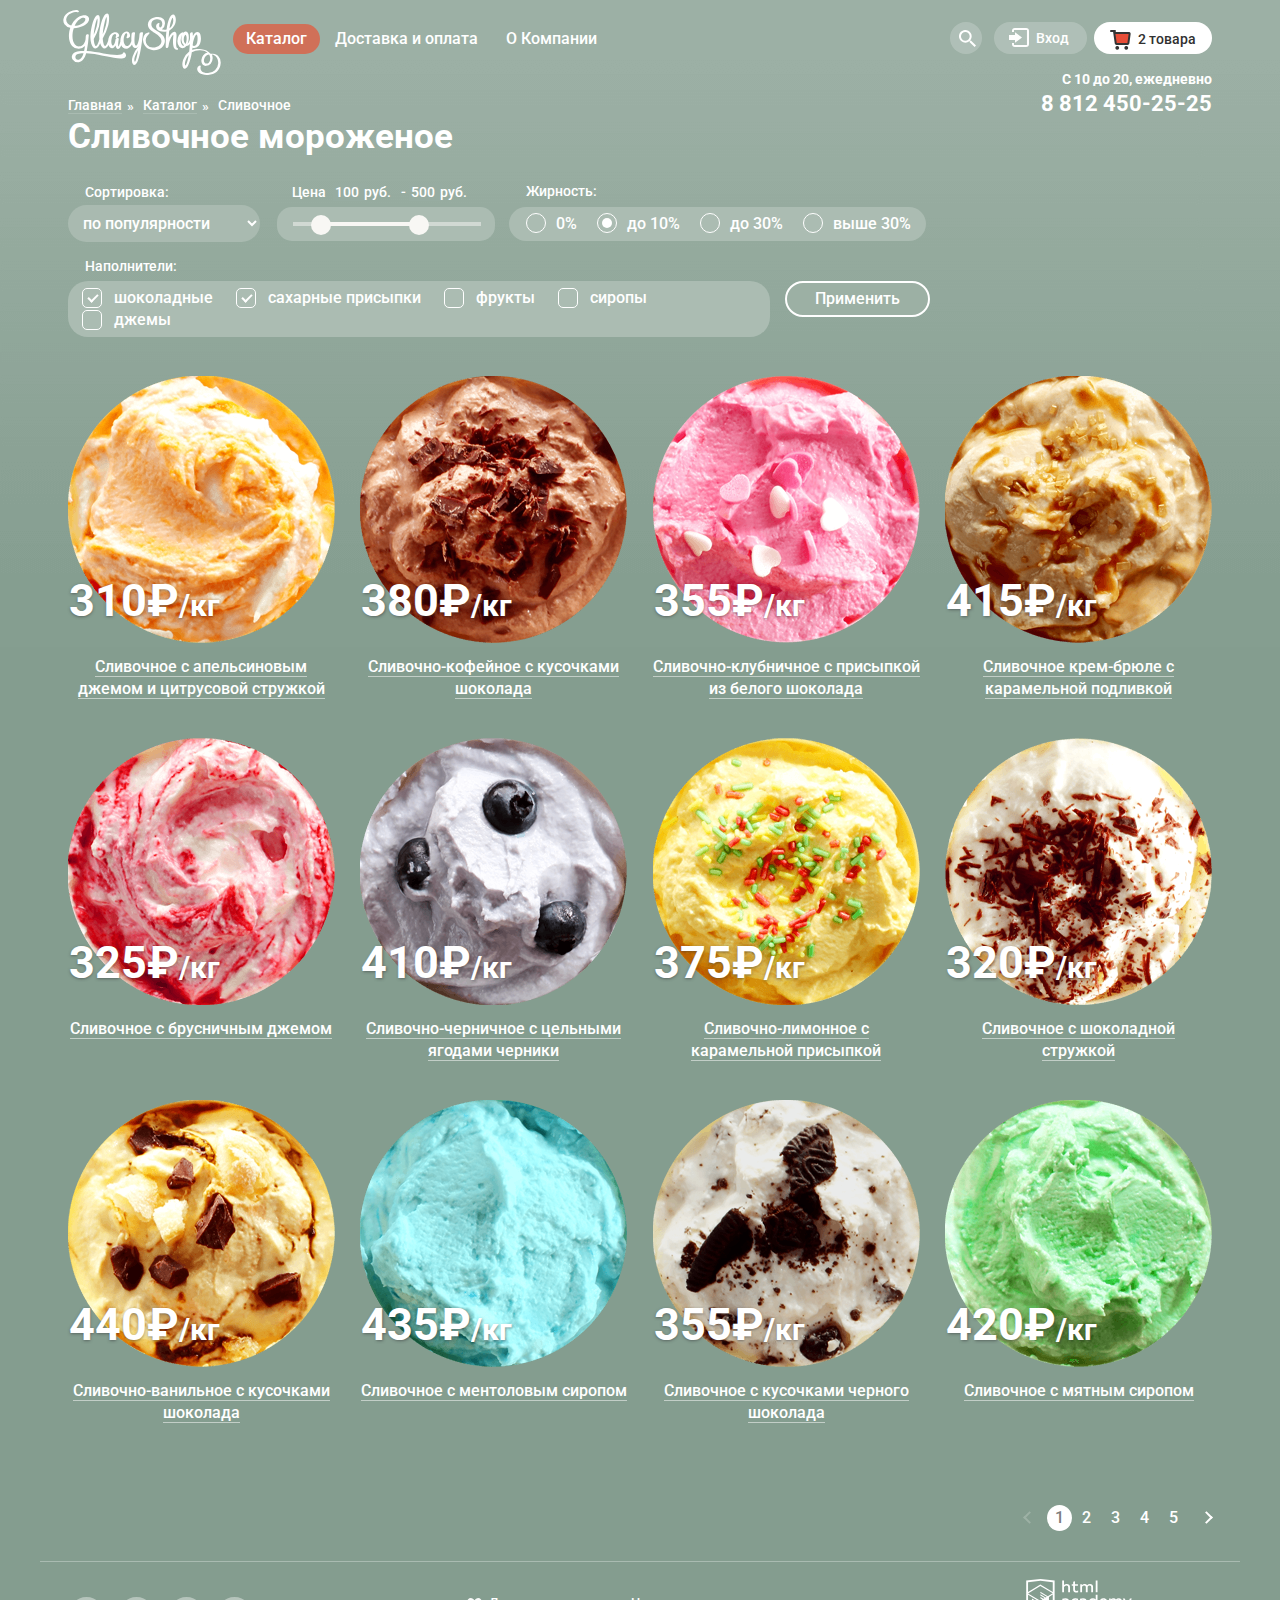
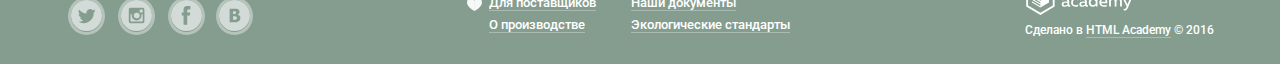
==== commit 8d62cbba: "fix" ====
--- a/catalog.html
+++ b/catalog.html
@@ -13,7 +13,7 @@
       <div class="wrapper">
         <header class="main-header">
             <div class="container clearfix">
-              <div class="main-logo"><a href="index.html"><img src="img/main-logo.svg" alt="Лого"></a></div>
+              <div class="main-logo"><a href="index.html"><img src="img/main-logo.svg" width="158" height="65" alt="Лого"></a></div>
               <nav class="main-menu-box">
                 <ul class="clearfix">
                   <li class="menu-box-item"><a class="menu-item active" href="#">Каталог</a>
@@ -332,7 +332,7 @@
               </div>
             </div>
             <div class="footer-copyright">
-              <img class="footer-logo" src="img/footer-logo.svg" alt="htmlacademy.ru">
+              <img class="footer-logo" src="img/footer-logo.svg" width="108" height="36" alt="htmlacademy.ru">
               <p class="copyright-text">Сделано в <a href="htmlacademy.ru">HTML Academy</a> &copy; 2016</p>
             </div>
           </div>
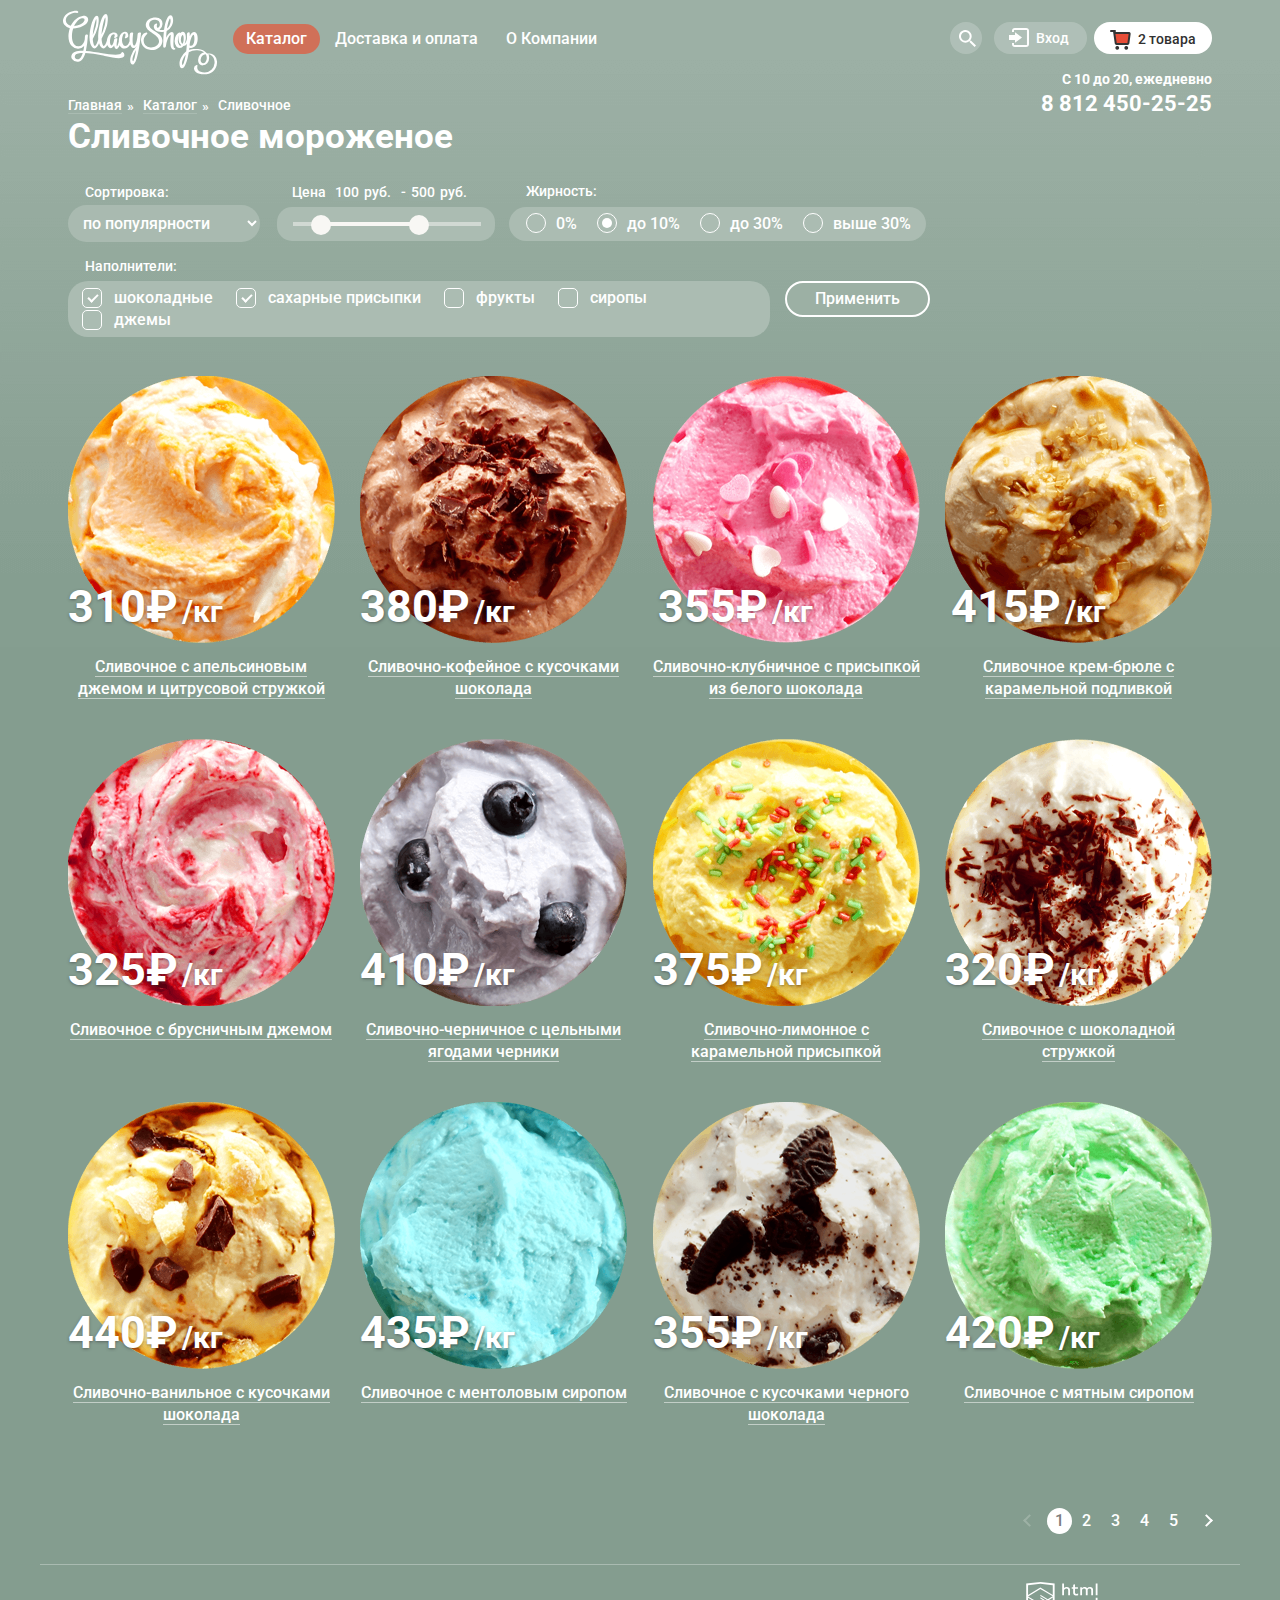
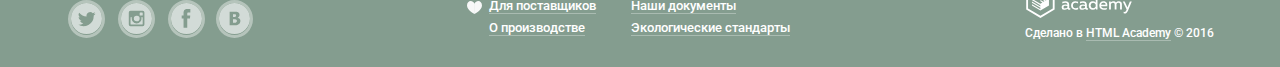
==== commit c4c8d150: "fix" ====
--- a/catalog.html
+++ b/catalog.html
@@ -3,17 +3,17 @@
   <head>
     <meta charset="utf-8">
     <title>HTML Academy: Глейси</title>
+    <link href='https://fonts.googleapis.com/css?family=Roboto:400,700&subset=latin,cyrillic' rel='stylesheet' type='text/css'>
     <link href="css/normalize.css" rel="stylesheet">
     <link href="css/style.css" rel="stylesheet">
     <meta name="viewport" content="width=device-width, initial-scale=1.0/">
-    <link href='https://fonts.googleapis.com/css?family=Roboto:400,700&subset=latin,cyrillic' rel='stylesheet' type='text/css'>
   </head>
   <body>
     <div class="wrapper-outer inner-page">
       <div class="wrapper">
         <header class="main-header">
             <div class="container clearfix">
-              <div class="main-logo"><a href="index.html"><img src="img/main-logo.svg" width="158" height="65" alt="Лого"></a></div>
+              <div class="main-logo"><a href="index.html"><img src="img/main-logo.svg" width="154" height="65" alt="Лого"></a></div>
               <nav class="main-menu-box">
                 <ul class="clearfix">
                   <li class="menu-box-item"><a class="menu-item active" href="#">Каталог</a>
@@ -162,147 +162,129 @@
                 </div>
               </form>
             </div>
-            <div class="catalog-content">
-              <div class="row item-row clearfix">
-                <div class="catalog-item">
-                  <div class="item-hover">
-                    <figure>
-                      <img src="img/catalog-1-1.png" width="267" height="267" alt="Мороженое">
-                      <figcaption>Сливочное с апельсиновым джемом и цитрусовой стружкой</figcaption>
-                    </figure>
-                    <a class="item-hover-btn btn" href="#">Быстрый просмотр</a>
-                  </div>
-                  <div class="item-decoration"></div>
-                  <div class="item-price">310&#8381;<span>/кг</span></div>
-                </div>
-                <div class="catalog-item">
-                  <div class="item-hover">
-                    <figure>
-                      <img src="img/catalog-1-2.png" width="267" height="267" alt="Мороженое">
-                      <figcaption>Сливочно-кофейное с кусочками шоколада</figcaption>
-                    </figure>
-                    <a class="item-hover-btn btn" href="#">Быстрый просмотр</a>
-                  </div>
-                  <div class="item-decoration"></div>
-                  <div class="item-price">380&#8381;<span>/кг</span></div>
-                </div>
-                <div class="catalog-item">
-                  <div class="item-hover">
-                    <figure>
-                      <img src="img/catalog-1-3.png" width="267" height="267" alt="Мороженое">
-                      <figcaption>Сливочно-клубничное с присыпкой из белого шоколада</figcaption>
-                    </figure>
-                    <a class="item-hover-btn btn" href="#">Быстрый просмотр</a>
-                  </div>
-                  <div class="item-decoration"></div>
-                  <div class="item-price">355&#8381;<span>/кг</span></div>
-                </div>
-                <div class="catalog-item">
-                  <div class="item-hover">
-                    <figure>
-                      <img src="img/catalog-1-4.png" width="267" height="267" alt="Мороженое">
-                      <figcaption>Сливочное крем-брюле с карамельной подливкой</figcaption>
-                    </figure>
-                    <a class="item-hover-btn btn" href="#">Быстрый просмотр</a>
-                  </div>
-                  <div class="item-decoration"></div>
-                  <div class="item-price">415&#8381;<span>/кг</span></div>
-                </div>
-              </div>
-              <div class="row item-row clearfix">
-                <div class="catalog-item">
-                  <div class="item-hover">
-                    <figure>
-                      <img src="img/catalog-2-1.png" width="267" height="267" alt="Мороженое">
-                      <figcaption>Сливочное с брусничным джемом</figcaption>
-                    </figure>
-                    <a class="item-hover-btn btn" href="#">Быстрый просмотр</a>
-                  </div>
-                  <div class="item-decoration"></div>
-                  <div class="item-price">325&#8381;<span>/кг</span></div>
-                </div>
-                <div class="catalog-item">
-                  <div class="item-hover">
-                    <figure>
-                      <img src="img/catalog-2-2.png" width="267" height="267" alt="Мороженое">
-                      <figcaption>Сливочно-черничное с цельными ягодами черники</figcaption>
-                    </figure>
-                    <a class="item-hover-btn btn" href="#">Быстрый просмотр</a>
-                  </div>
-                  <div class="item-decoration"></div>
-                  <div class="item-price">410&#8381;<span>/кг</span></div>
-                </div>
-                <div class="catalog-item">
-                  <div class="item-hover">
-                    <figure>
-                      <img src="img/catalog-2-3.png" width="267" height="267" alt="Мороженое">
-                      <figcaption>Сливочно-лимонное с карамельной присыпкой</figcaption>
-                    </figure>
-                    <a class="item-hover-btn btn" href="#">Быстрый просмотр</a>
-                  </div>
-                  <div class="item-decoration"></div>
-                  <div class="item-price">375&#8381;<span>/кг</span></div>
-                </div>
-                <div class="catalog-item">
-                  <div class="item-hover">
-                    <figure>
-                      <img src="img/catalog-2-4.png" width="267" height="267" alt="Мороженое">
-                      <figcaption>Сливочное с шоколадной стружкой</figcaption>
-                    </figure>
-                    <a class="item-hover-btn btn" href="#">Быстрый просмотр</a>
-                  </div>
-                  <div class="item-decoration"></div>
-                  <div class="item-price">320&#8381;<span>/кг</span></div>
-                </div>
-              </div>
-              <div class="row item-row clearfix">
-                <div class="catalog-item">
-                  <div class="item-hover">
-                    <figure>
-                      <img src="img/catalog-3-1.png" width="267" height="267" alt="Мороженое">
-                      <figcaption>Сливочно-ванильное с кусочками шоколада</figcaption>
-                    </figure>
-                    <a class="item-hover-btn btn" href="#">Быстрый просмотр</a>
-                  </div>
-                  <div class="item-decoration"></div>
-                  <div class="item-price">440&#8381;<span>/кг</span></div>
-                </div>
-                <div class="catalog-item">
-                  <div class="item-hover">
-                    <figure>
-                      <img src="img/catalog-3-2.png" width="267" height="267" alt="Мороженое">
-                      <figcaption>Сливочноe с ментоловым сиропом</figcaption>
-                    </figure>
-                    <a class="item-hover-btn btn" href="#">Быстрый просмотр</a>
-                  </div>
-                  <div class="item-decoration"></div>
-                  <div class="item-price">435&#8381;<span>/кг</span></div>
-                </div>
-                <div class="catalog-item">
-                  <div class="item-hover">
-                    <figure>
-                      <img src="img/catalog-3-3.png" width="267" height="267" alt="Мороженое">
-                      <figcaption>Сливочное с кусочками черного шоколада</figcaption>
-                    </figure>
-                    <a class="item-hover-btn btn" href="#">Быстрый просмотр</a>
-                  </div>
-                  <div class="item-decoration"></div>
-                  <div class="item-price">355&#8381;<span>/кг</span></div>
-                </div>
-                <div class="catalog-item">
-                  <div class="item-hover">
-                    <figure>
-                      <img src="img/catalog-3-4.png" width="267" height="267" alt="Мороженое">
-                      <figcaption>Сливочное с мятным сиропом</figcaption>
-                    </figure>
-                    <a class="item-hover-btn btn" href="#">Быстрый просмотр</a>
-                  </div>
-                  <div class="item-decoration"></div>
-                  <div class="item-price">420&#8381;<span>/кг</span></div>
-                </div>
-              </div>
-            </div>
-            <div class="paginator clearfix;">
+            <div class="catalog-content clearfix">
+              <div class="catalog-item">
+                <div class="item-hover">
+                  <figure>
+                    <img src="img/catalog-1-1.png" width="267" height="267" alt="Мороженое">
+                    <figcaption>Сливочное с апельсиновым джемом и цитрусовой стружкой</figcaption>
+                  </figure>
+                  <a class="item-hover-btn btn" href="#">Быстрый просмотр</a>
+                </div>
+                <div class="item-price">310&#8381;<span>/кг</span></div>
+              </div>
+              <div class="catalog-item">
+                <div class="item-hover">
+                  <figure>
+                    <img src="img/catalog-1-2.png" width="267" height="267" alt="Мороженое">
+                    <figcaption>Сливочно-кофейное с кусочками шоколада</figcaption>
+                  </figure>
+                  <a class="item-hover-btn btn" href="#">Быстрый просмотр</a>
+                </div>
+                <div class="item-price">380&#8381;<span>/кг</span></div>
+              </div>
+              <div class="catalog-item">
+                <div class="item-hover">
+                  <figure>
+                    <img src="img/catalog-1-3.png" width="267" height="267" alt="Мороженое">
+                    <figcaption>Сливочно-клубничное с присыпкой из белого шоколада </figcaption>
+                  </figure>
+                  <a class="item-hover-btn btn" href="#">Быстрый просмотр</a>
+                </div>
+                <div class="item-price">355&#8381;<span>/кг</span></div>
+              </div>
+              <div class="catalog-item">
+                <div class="item-hover">
+                  <figure>
+                    <img src="img/catalog-1-4.png" width="267" height="267" alt="Мороженое">
+                    <figcaption>Сливочное крем-брюле с карамельной подливкой</figcaption>
+                  </figure>
+                  <a class="item-hover-btn btn" href="#">Быстрый просмотр</a>
+                </div>
+                <div class="item-price">415&#8381;<span>/кг</span></div>
+              </div>
+              <div class="catalog-item">
+                <div class="item-hover">
+                  <figure>
+                    <img src="img/catalog-2-1.png" width="267" height="267" alt="Мороженое">
+                    <figcaption>Сливочное с брусничным джемом</figcaption>
+                  </figure>
+                  <a class="item-hover-btn btn" href="#">Быстрый просмотр</a>
+                </div>
+                <div class="item-price">325&#8381;<span>/кг</span></div>
+              </div>
+              <div class="catalog-item">
+                <div class="item-hover">
+                  <figure>
+                    <img src="img/catalog-2-2.png" width="267" height="267" alt="Мороженое">
+                    <figcaption>Сливочно-черничное с цельными ягодами черники</figcaption>
+                  </figure>
+                  <a class="item-hover-btn btn" href="#">Быстрый просмотр</a>
+                </div>
+                <div class="item-price">410&#8381;<span>/кг</span></div>
+              </div>
+              <div class="catalog-item">
+                <div class="item-hover">
+                  <figure>
+                    <img src="img/catalog-2-3.png" width="267" height="267" alt="Мороженое">
+                    <figcaption>Сливочно-лимонное с карамельной присыпкой</figcaption>
+                  </figure>
+                  <a class="item-hover-btn btn" href="#">Быстрый просмотр</a>
+                </div>
+                <div class="item-price">375&#8381;<span>/кг</span></div>
+              </div>
+              <div class="catalog-item">
+                <div class="item-hover">
+                  <figure>
+                    <img src="img/catalog-2-4.png" width="267" height="267" alt="Мороженое">
+                    <figcaption>Сливочное с шоколадной стружкой</figcaption>
+                  </figure>
+                  <a class="item-hover-btn btn" href="#">Быстрый просмотр</a>
+                </div>
+                <div class="item-price">320&#8381;<span>/кг</span></div>
+              </div>
+              <div class="catalog-item">
+                <div class="item-hover">
+                  <figure>
+                    <img src="img/catalog-3-1.png" width="267" height="267" alt="Мороженое">
+                    <figcaption>Сливочно-ванильное с кусочками шоколада</figcaption>
+                  </figure>
+                  <a class="item-hover-btn btn" href="#">Быстрый просмотр</a>
+                </div>
+                <div class="item-price">440&#8381;<span>/кг</span></div>
+              </div>
+              <div class="catalog-item">
+                <div class="item-hover">
+                  <figure>
+                    <img src="img/catalog-3-2.png" width="267" height="267" alt="Мороженое">
+                    <figcaption>Сливочноe с ментоловым сиропом</figcaption>
+                  </figure>
+                  <a class="item-hover-btn btn" href="#">Быстрый просмотр</a>
+                </div>
+                <div class="item-price">435&#8381;<span>/кг</span></div>
+              </div>
+              <div class="catalog-item">
+                <div class="item-hover">
+                  <figure>
+                    <img src="img/catalog-3-3.png" width="267" height="267" alt="Мороженое">
+                    <figcaption>Сливочное с кусочками черного шоколада</figcaption>
+                  </figure>
+                  <a class="item-hover-btn btn" href="#">Быстрый просмотр</a>
+                </div>
+                <div class="item-price">355&#8381;<span>/кг</span></div>
+              </div>
+              <div class="catalog-item">
+                <div class="item-hover">
+                  <figure>
+                    <img src="img/catalog-3-4.png" width="267" height="267" alt="Мороженое">
+                    <figcaption>Сливочное с мятным сиропом</figcaption>
+                  </figure>
+                  <a class="item-hover-btn btn" href="#">Быстрый просмотр</a>
+                </div>
+                <div class="item-price">420&#8381;<span>/кг</span></div>
+              </div>
+            </div>
+            <div class="paginator clearfix">
               <a class="arrow arrow-left" href="#"></a>
               <span class="active">1</span>
               <a class="paginator-item" href="#">2</a>
@@ -314,7 +296,7 @@
           </div>
         </main>
         <footer class="main-footer">
-          <div class="container clearfix">
+          <div class="container border clearfix">
             <div class="footer-social">
               <a class="social twitter" href="#"></a>
               <a class="social instagram" href="#"></a>
--- a/css/style.css
+++ b/css/style.css
@@ -9,9 +9,9 @@
 }
 
 .clearfix:after {
-content: "";
-display: table;
-clear: both;
+  content: "";
+  display: table;
+  clear: both;
 }
 
 .wrapper-outer {
@@ -820,19 +820,24 @@
   max-height: 330px;
   min-height: 280px;
   margin-right: 2.22%;
+  margin-bottom: 33px;
   padding-top: 6px;
 }
 
+.catalog-item:nth-child(4n) {
+  margin-right: 0;
+}
+
 .catalog-item:hover .item-hover {
   position: absolute;
   display: block;
   width: 100%;
-  min-height: 140%;
   margin-top: -6px;
   margin-left: -5%;
   padding-top: 6px;
   padding-right: 5%;
   padding-left: 5%;
+  padding-bottom: 75px;
   background-color: rgba(255, 255, 255, 0.4);
   box-shadow: 0 20px 20px rgba(0, 0, 0, 0.4);
   border-radius: 5px;
@@ -851,8 +856,8 @@
   position: absolute;
   display: block;
   width: 170px;
-  margin-top: 8px;
-  margin-left: 31px;
+  margin-top: 9px;
+  margin-left: 33px;
   padding: 10px 16px;
   color: #fff;
   font-size: 18px;
@@ -886,45 +891,46 @@
   margin-bottom: 13px;
 }
 
-.item-decoration {
-  position: absolute;
-  display: block;
+.hit::before {
+  position: absolute;
   top: 6px;
-  left: 0px;
+  left: 0;
+  content: "";
+  display: block;
   width: 61px;
   height: 61px;
   background: url("../img/item-decor.png") no-repeat;
-}
-
-.catalog-item:hover .item-decoration {
-  top: 6px;
+  z-index: 40;
+}
+
+.item-price {
+  position: absolute;
+  top: 226px;
   left: 0px;
-  z-index: 40;
-}
-
-.inner-page .item-decoration {
-  display: none;
-}
-
-.item-price {
-  position: absolute;
-  top: 220px;
-  left: 1px;
   font-size: 45px;
   font-weight: 700;
   text-shadow: 0.5px 0.9px 3px rgba(49, 50, 53, 0.5);
   z-index: 40;
 }
 
+.inner-page .catalog-item:nth-child(3)>.item-price {
+  left: 5px;
+}
+
+.inner-page .catalog-item:nth-child(4)>.item-price {
+  left: 6px;
+}
+
 .catalog-item:hover .item-price {
- top: 220px;
+ top: 226px;
 }
 
 .item-price span {
   font-size: 30px;
+  margin-left: 4px;
 }
 .catalog-row {
-  margin-bottom: 37px;
+  margin-bottom: 4px;
 }
 
 .features {
@@ -1043,24 +1049,19 @@
   position: relative;
   width: 100%;
   height: 430px;
-  min-width: 900px;
-  background: #ede6c9 url("../img/map.jpg") no-repeat;
+  background: url("../img/map.jpg") no-repeat;
   background-size: 100% 430px;
 }
 
-.map-img {
-  display: block;
-  max-width: 1200px;
-  min-width: 900px;
+.main-map iframe {
   width: 100%;
-  height: auto;
 }
 
 .map-information {
   position: absolute;
-  right: 5%;
+  right: 18.9%;
   top: 62px;
-  padding: 27px 27px;
+  padding: 29px 26px;
   padding-bottom: 32px;
   color: #323232;
   font-size: 14px;
@@ -1069,37 +1070,25 @@
 }
 
 .map-information p {
-  margin: 0;
-}
-
-.map-information .common-text {
-  width: 160px;
-}
-
-.map-information .address {
-  width: 222px;
-  margin-bottom: 18px;
+  margin-top: 0;
+}
+
+.contact-text {
+  width: 180px;
+  margin-bottom: 25px;
+  font-size: 14px;
+  line-height: 20px;
+}
+
+.contact-text.contact {
+  width: 245px;
+  margin-bottom: 17px;
+}
+
+.contacts-content {
   font-size: 18px;
-  line-height: 23px;
+  line-height: 26px;
   font-weight: 700;
-}
-
-.tel-common-text {
-  display: block;
-  margin-bottom: 4px;
-}
-
-.map-information .tel {
-  display: block;
-  margin-bottom: 2px;
-  font-size: 18px;
-  line-height: 22px;
-  font-weight: 700;
-}
-
-.map-information .schedule-text {
-  display: block;
-  margin-bottom: 22px;
 }
 
 .main-map .btn {
@@ -1110,6 +1099,9 @@
 .main-footer {
   width: 100%;
   padding-bottom: 25px;
+}
+
+.inner-page .border {
   border-top: 1px solid #a9bbb1;
 }
 
@@ -1406,7 +1398,6 @@
   background-color: #fff;
   border-radius: 50%;
 }
-
 
 .radio-indicator::before {
   position: absolute;
@@ -1717,7 +1708,7 @@
   position: relative;
 }
 
-.input-name {
+.input-text {
   position: absolute;
   top: -20px;
   left: 10px;
@@ -1726,8 +1717,8 @@
   font-size: 11px;
 }
 
-.popup-name:focus + .input-name,
-.popup-mail:focus + .input-name {
+.popup-name:focus + .input-text,
+.popup-mail:focus + .input-text {
   display: block;
 }
 
@@ -1803,12 +1794,11 @@
   display: block;
 }
 
-@media screen and (max-width: 901px)  {
+@media screen and (max-width: 1199px)  {
   .promo-text { margin-bottom: 21px;}
   .catalog-sort { margin-bottom: 32px;}
   .catalog-item { }
   .catalog-item .item-price { top: 158px;}
-  .catalog-item:hover .item-hover { min-height: 123%;}
   .catalog-item:hover .item-price {
     top: 159px;
   }
@@ -1834,4 +1824,5 @@
   .left-column .features-text { margin-top: 11px;}
   .newslatter-text { margin-bottom: 13px;}
   .email-user { width: 54%;}
-}
+  .map-information {right: 5%;}
+}
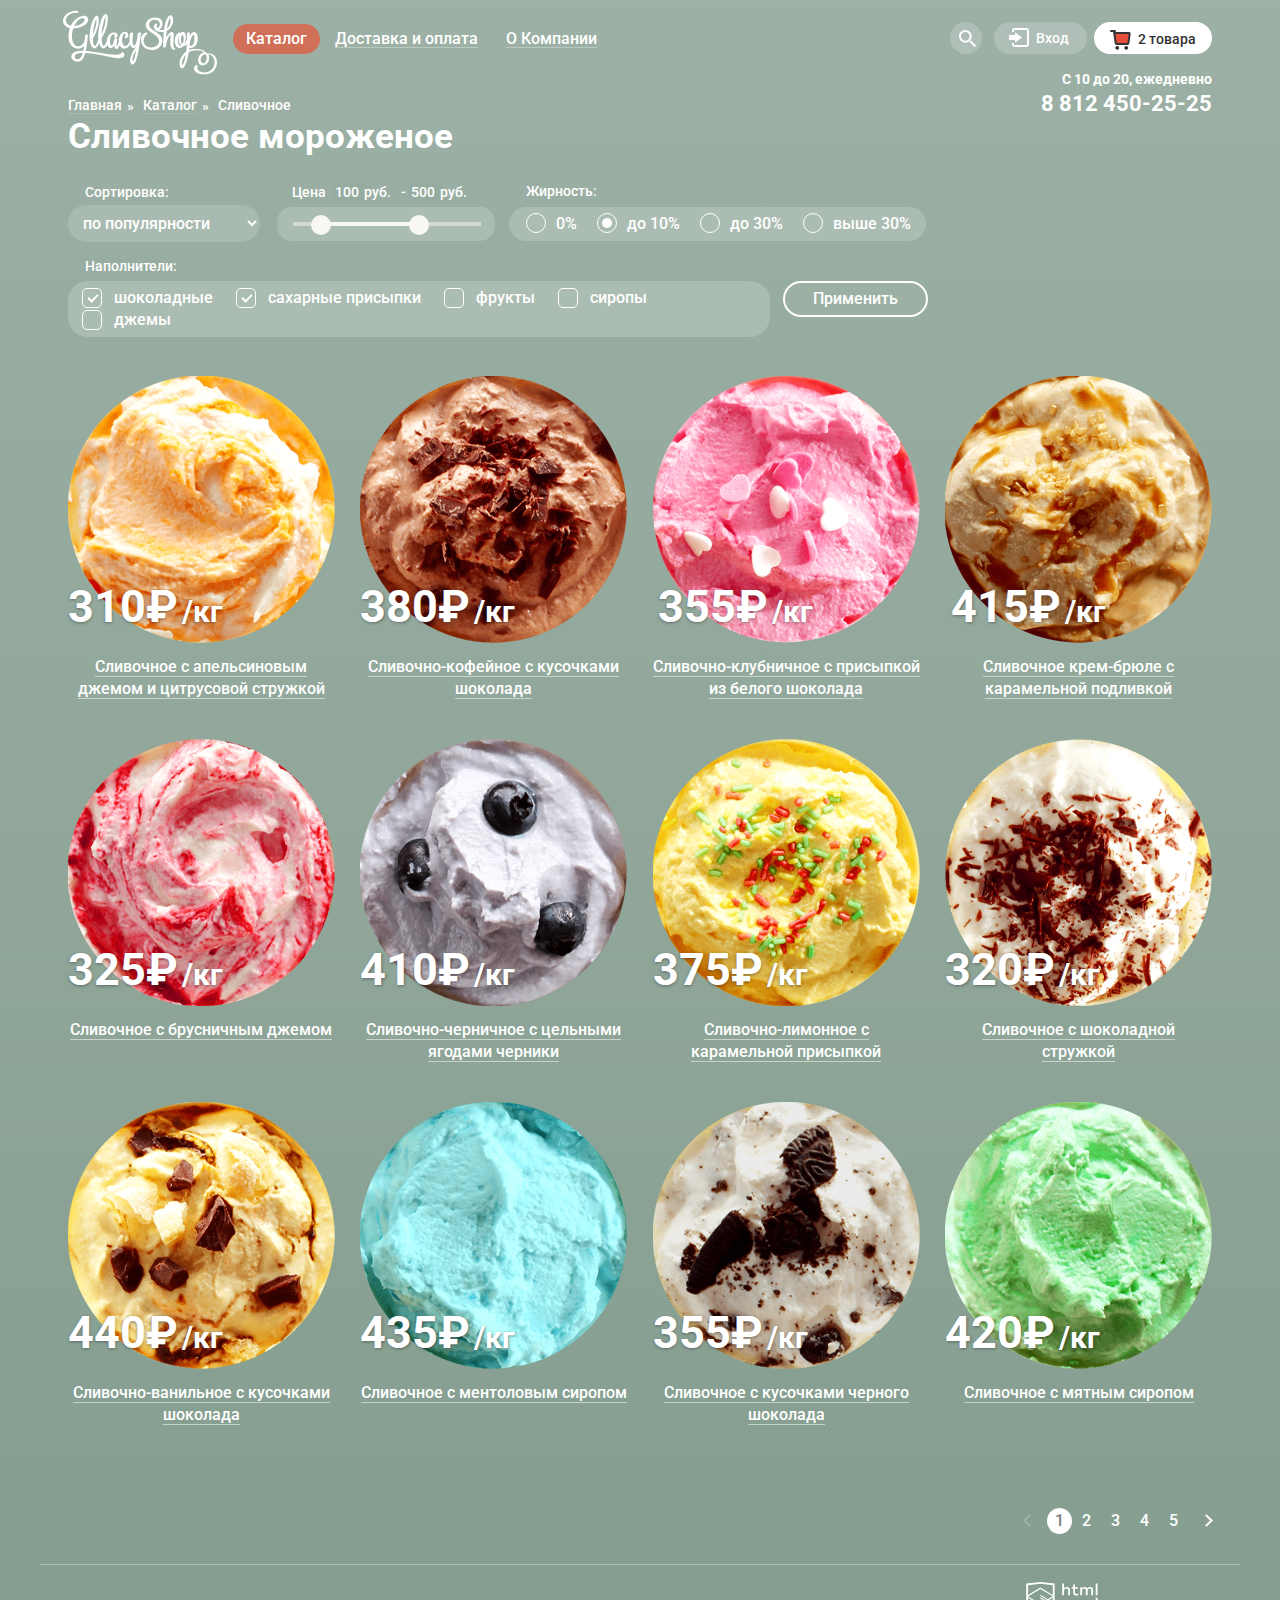
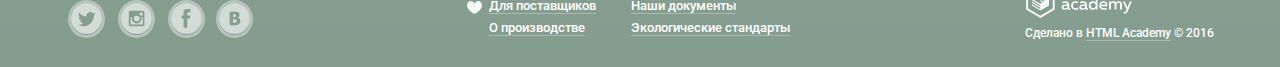
==== commit 580a26ec: "fix" ====
--- a/catalog.html
+++ b/catalog.html
@@ -38,7 +38,10 @@
                     <div class="popup-wrapper">
                       <div class="popup-search">
                         <form action="echo.htmlacademy.ru" method="post">
-                          <input class="search" type="search" placeholder="Что ищем?">
+                          <div class="inner-wrapper">
+                            <input class="search" id="search" type="search" placeholder="Что ищем?">
+                            <label class="input-text" for="search">Что ищем?</label>
+                          </div>
                           <input class="search-submit" type="submit">
                         </form>
                       </div>
@@ -49,8 +52,14 @@
                     <div class="popup-wrapper">
                       <div class="popup-login">
                         <form action="echo.htmlacademy.ru" method="post">
-                          <input class="login-mail" type="text" name="mail" placeholder="Электронная почта">
-                          <input class="login-password" type="password" name="password" placeholder="Пароль">
+                          <div class="inner-wrapper">
+                            <input class="login-mail" id="login" type="text" name="mail" placeholder="Электронная почта">
+                            <label for="login" class="input-text">Электронная почта</label>
+                          </div>
+                          <div class="inner-wrapper">
+                            <input class="login-password" id="password" type="password" name="password" placeholder="Пароль">
+                            <label for="password" class="input-text">Пароль</label>
+                          </div>
                           <div class="login-navigation clearfix">
                             <a class="login-btn btn" href="#">Войти</a>
                             <div class="col">
--- a/css/style.css
+++ b/css/style.css
@@ -1,5 +1,6 @@
 /* Общие стили */
 body {
+  min-width: 900px;
   color: #fff;
   font-family: "Roboto", "Arial", sans-serif;
   font-size: 16px;
@@ -33,14 +34,17 @@
   background-image: url("bg-slide-3");
 }
 
+body>.inner-page {
+  background-color: #849d8f;
+}
+
 .wrapper-outer.inner-page {
-  background: #849d8f url("../img/inner-page-bg.png") repeat-x;
+  background-image: linear-gradient(to bottom,rgba(255,255,255,.2),transparent);
 }
 
 .wrapper {
   position: relative;
   max-width: 1200px;
-  min-width: 900px;
   margin: 0 auto;
 }
 
@@ -293,9 +297,22 @@
   border: none;
 }
 
+.menu-item::after {
+  content: "";
+  display: block;
+  width: 100%;
+  height: 1px;
+  background-color: rgba(255,255,255,.3);
+}
+
+.menu-item.active::after {
+  display: none;
+}
+
 .menu-box-item:hover .menu-item,
 .menu-box-item .menu-item:active {
-  color: #000;
+  color: #333333;
+  font-weight: 700;
   text-decoration: none;
   background-color: #fff;
   border-radius: 15px;
@@ -347,7 +364,8 @@
   cursor: pointer;
 }
 
-.item-border {
+.item-border.inner-item {
+  font-weight: 700;
   border-top-left-radius: 15px;
   border-top-right-radius: 15px;
 }
@@ -452,12 +470,77 @@
   height: 42px;
   box-sizing: border-box;
   padding: 0 13px;
-  border: 2px solid #d3d3d2;
-  border-radius: 5px;
-  color: #999999;
+  color: #323232;
   font: inherit;
   font-size: 14px;
+  font-weight: 700;
+  border: 1px solid #d3d3d2;
+  border-radius: 5px;
   outline: none;
+}
+
+.login-mail:hover, .login-password:hover {
+  border: 2px solid rgba(154, 154, 154, 0.52);
+  padding: 19px 11px;
+}
+
+.login-mail:focus, .login-password:focus {
+  border: 2px solid #8fbdec;
+  padding: 19px 11px;
+}
+
+.search:focus {
+  height: 40px;
+  border: 2px solid #8fbdec;
+}
+
+.inner-wrapper {
+  position: relative;
+}
+
+input::-webkit-input-placeholder {
+  color: #999999;
+  font-weight: 500;
+}
+input::-moz-placeholder {
+  color: #999999;
+  font-weight: 500;
+}
+input:-moz-placeholder {
+  color: #999999;
+  font-weight: 500;
+}
+input:-ms-input-placeholder {
+  color: #999999;
+  font-weight: 500;
+}
+
+input:focus::-webkit-input-placeholder {color:#fff;}
+input:focus::-moz-placeholder          {color:#fff;}
+input:focus:-moz-placeholder           {color:#fff;}
+input:focus:-ms-input-placeholder      {color:#fff;}
+
+textarea:focus::-webkit-input-placeholder {color:#fff;}
+textarea:focus::-moz-placeholder          {color:#fff;}
+textarea:focus:-moz-placeholder           {color:#fff;}
+textarea:focus:-ms-input-placeholder      {color:#fff;}
+
+.popup-search .input-text,
+.popup-login .input-text,
+.newsletter .input-text {
+  position: absolute;
+  top: -20px;
+  left: 10px;
+  display: none;
+  color: #5b9ddf;
+  font-size: 11px;
+}
+
+.search:focus + .input-text,
+.login-mail:focus + .input-text,
+.login-password:focus + .input-text,
+.email-user:focus + .input-text {
+  display: block;
 }
 
 .popup-search .search-submit {
@@ -952,27 +1035,43 @@
 
 .features .left-column,
 .features .right-column {
-  width: 48.6%;
-}
-
-.features-icon {
-  float: left;
-}
-
-.features-item {
-  width: 100%;
-}
-
-.features-icon {
-  max-width: 100%;
-  height: auto;
-}
-
-.features-item p {
-  float: right;
+  position: relative;
+  width: 43.6%;
+  padding-left: 60px;
+}
+
+.features-text {
   width: 89.6%;
   margin-top: 11px;
   margin-bottom: 11px;
+}
+
+.features-text::before {
+  top: 10px;
+  left: 0;
+  position: absolute;
+  content: "";
+  display: block;
+  width: 47px;
+  height: 47px;
+}
+
+.left-column .features-text:first-child::before {
+  background: url("../img/features-icon-1.svg") no-repeat;
+}
+
+.left-column .features-text:last-child::before {
+  top: 88px;
+  background: url("../img/features-icon-2.svg") no-repeat;
+}
+
+.right-column .features-text:first-child::before {
+  background: url("../img/features-icon-3.svg") no-repeat;
+}
+
+.right-column .features-text:last-child::before {
+  top: 100px;
+  background: url("../img/features-icon-4.svg") no-repeat;
 }
 
 .promo-block-newslatter,
@@ -1007,7 +1106,7 @@
   font-size: 24px;
   line-height: 30px;
   font-weight: 700;
-  border-bottom: 2px solid #b2b2b2;
+  border-bottom: 2px solid #353535;
 }
 
 .news-text:hover {
@@ -1019,6 +1118,7 @@
   margin-right: 0;
   padding: 34px 26px;
   background: url("../img/newsletter-bg.jpg") no-repeat;
+  background-size: 100% 100%;
 }
 
 .newslatter-text {
@@ -1030,8 +1130,19 @@
   float: left;
   width: 67%;
   padding: 12px 14px;
+  font-weight: 700;
   border: 1px solid #d3d3d2;
   border-radius: 5px;
+}
+
+.email-user:hover {
+  border: 2px solid rgba(154, 154, 154, 0.52);
+  padding: 11px 13px;
+}
+
+.email-user:focus {
+  border: 2px solid #8fbdec;
+  padding: 11px 13px;
 }
 
 .promo-block-newslatter .btn {
@@ -1238,7 +1349,7 @@
 }
 
 .catalog-sort {
-  width: 862px;
+  max-width: 860px;
   margin-bottom: 33px;
 }
 
@@ -1684,6 +1795,7 @@
   padding: 14px 14px;
   margin-bottom: 20px;
   color: #323232;
+  font-weight: 700;
   background-color: #fff;
   border: 1px solid rgba(178, 178, 178, 0.52);
   border-radius: 5px;
@@ -1694,15 +1806,10 @@
   padding: 13px 13px;
 }
 
-.popup-name:focus::-webkit-input-placeholder {color:#fff;}
-.popup-name:focus::-moz-placeholder          {color:#fff;}/* Firefox 19+ */
-.popup-name:focus:-moz-placeholder           {color:#fff;}/* Firefox 18- */
-.popup-name:focus:-ms-input-placeholder      {color:#fff;}
-
-.popup-mail:focus::-webkit-input-placeholder {color:#fff;}
-.popup-mail:focus::-moz-placeholder          {color:#fff;}/* Firefox 19+ */
-.popup-mail:focus:-moz-placeholder           {color:#fff;}/* Firefox 18- */
-.popup-mail:focus:-ms-input-placeholder      {color:#fff;}
+.popup-name:focus, .popup-mail:focus {
+  border: 2px solid #8fbdec;
+  padding: 13px 13px;
+}
 
 .popup-form .form-wrapper {
   position: relative;
@@ -1718,7 +1825,8 @@
 }
 
 .popup-name:focus + .input-text,
-.popup-mail:focus + .input-text {
+.popup-mail:focus + .input-text,
+.popup-area:focus + .input-text {
   display: block;
 }
 
@@ -1729,13 +1837,37 @@
   margin-bottom: 20px;
   padding: 10px 14px;
   color: #323232;
+  font-weight: 700;
   background-color: #fff;
   border: 1px solid rgba(178, 178, 178, 0.52);
   border-radius: 5px;
+  outline: none;
+}
+
+textarea::-webkit-input-placeholder {
+  color: #999999;
+  font-weight: 500;
+}
+textarea::-moz-placeholder {
+  color: #999999;
+  font-weight: 500;
+}
+textarea:-moz-placeholder {
+  color: #999999;
+  font-weight: 500;
+}
+textarea:-ms-input-placeholder {
+  color: #999999;
+  font-weight: 500;
 }
 
 .popup-area:hover {
   border: 2px solid rgba(154, 154, 154, 0.52);
+  padding: 9px 13px;
+}
+
+.popup-area:focus {
+  border: 2px solid #8fbdec;
   padding: 9px 13px;
 }
 
@@ -1811,10 +1943,13 @@
     padding: 10px 11px;
   }
   .item-row { margin-bottom: 31px;}
-  .footer-social { margin-right: 6.6%;}
+  .footer-social {
+    width: 23.6%;
+     margin-right: 6.6%;
+   }
   .footer-copyright {
     margin-top: 19px;
-    width: 22%;
+    width: 23%;
   }
   .features-item p {
     width: 86.6%;
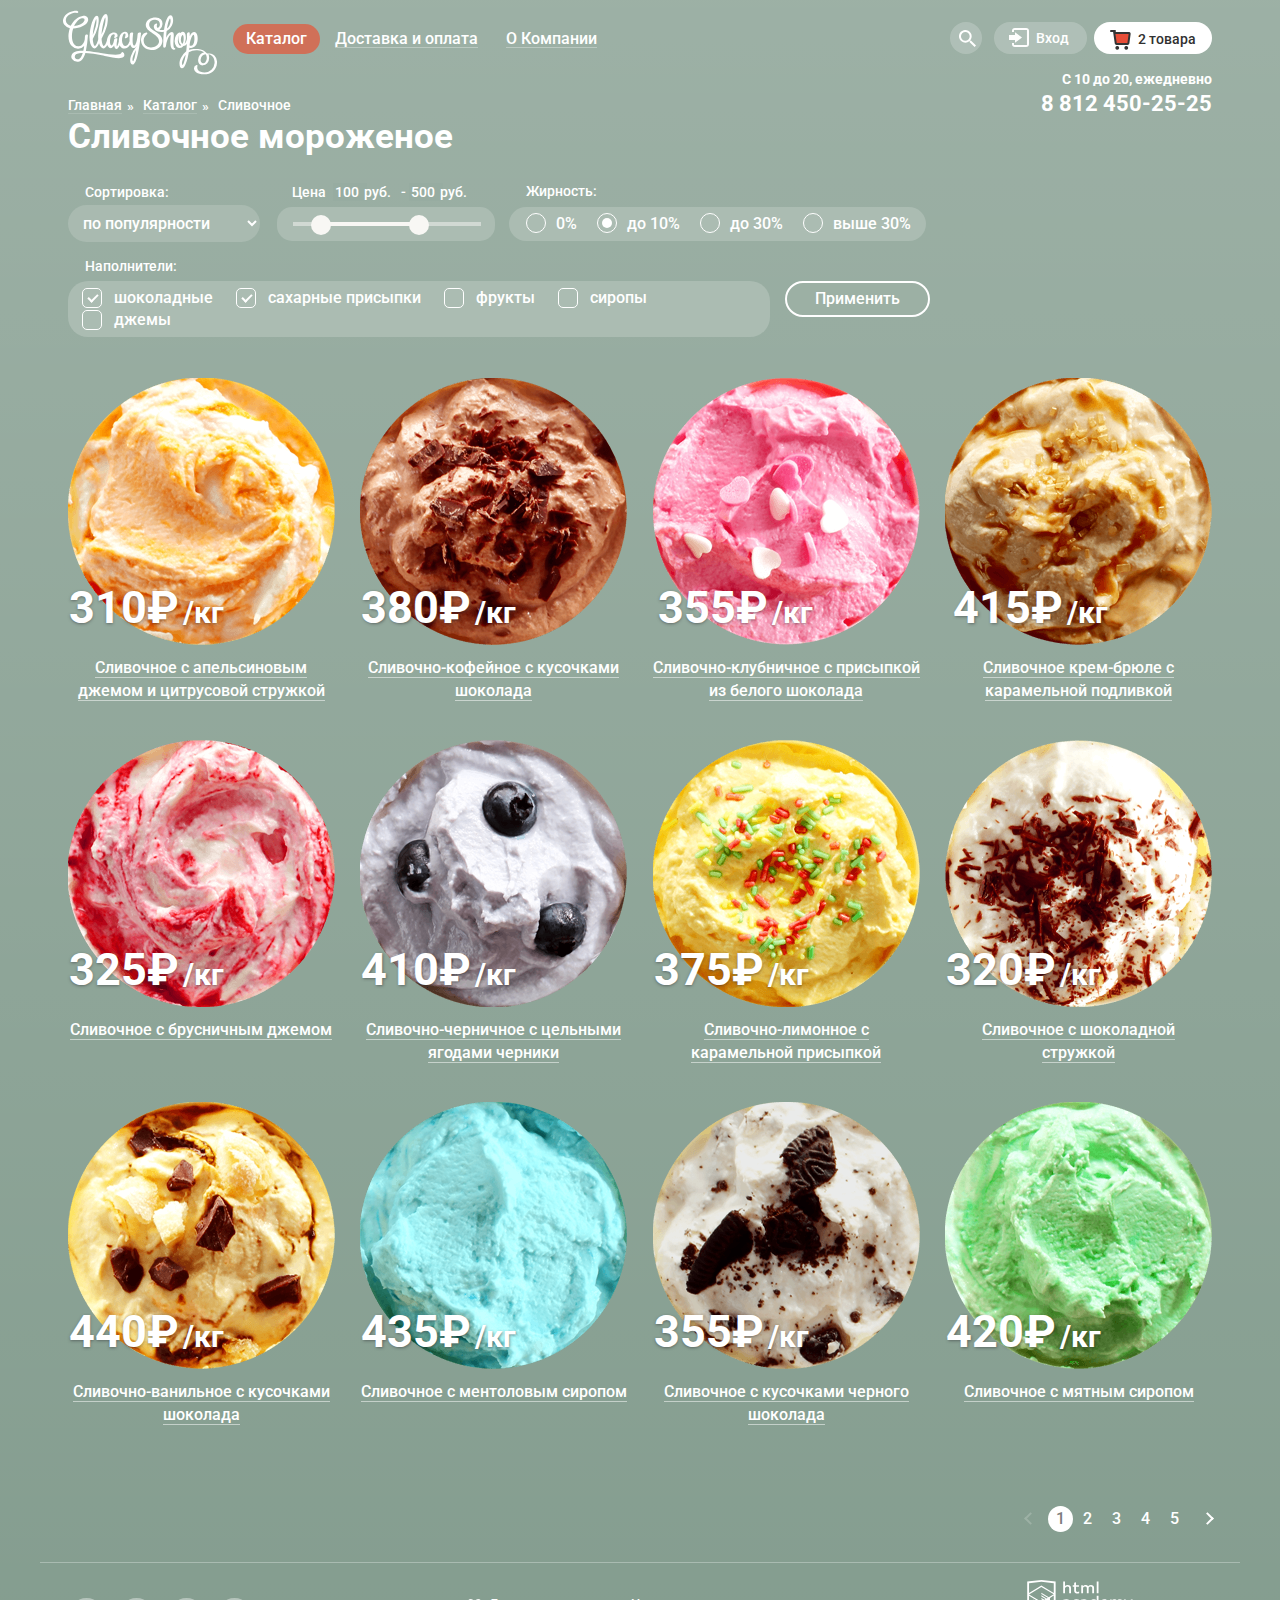
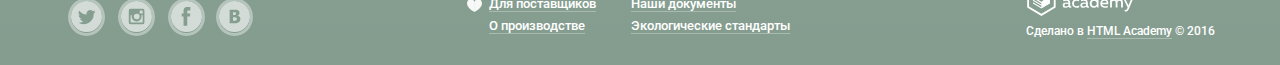
==== commit 48aca62d: "fix" ====
--- a/catalog.html
+++ b/catalog.html
@@ -5,7 +5,7 @@
     <title>HTML Academy: Глейси</title>
     <link href='https://fonts.googleapis.com/css?family=Roboto:400,700&subset=latin,cyrillic' rel='stylesheet' type='text/css'>
     <link href="css/normalize.css" rel="stylesheet">
-    <link href="css/style.css" rel="stylesheet">
+    <link href="css/style.min.css" rel="stylesheet">
     <meta name="viewport" content="width=device-width, initial-scale=1.0/">
   </head>
   <body>
@@ -171,125 +171,102 @@
                 </div>
               </form>
             </div>
-            <div class="catalog-content clearfix">
-              <div class="catalog-item">
-                <div class="item-hover">
-                  <figure>
-                    <img src="img/catalog-1-1.png" width="267" height="267" alt="Мороженое">
-                    <figcaption>Сливочное с апельсиновым джемом и цитрусовой стружкой</figcaption>
-                  </figure>
-                  <a class="item-hover-btn btn" href="#">Быстрый просмотр</a>
-                </div>
+            <div class="catalog-content">
+              <div class="catalog-item">
+                <figure>
+                  <img class="catalog-img" src="img/catalog-1-1.png" width="267" height="267" alt="Мороженое">
+                  <figcaption>Сливочное с апельсиновым джемом и цитрусовой стружкой
+                  </figcaption>
+                </figure>
+                <a class="item-hover-btn btn" href="#">Быстрый просмотр</a>
                 <div class="item-price">310&#8381;<span>/кг</span></div>
               </div>
               <div class="catalog-item">
-                <div class="item-hover">
-                  <figure>
-                    <img src="img/catalog-1-2.png" width="267" height="267" alt="Мороженое">
-                    <figcaption>Сливочно-кофейное с кусочками шоколада</figcaption>
-                  </figure>
-                  <a class="item-hover-btn btn" href="#">Быстрый просмотр</a>
-                </div>
+                <figure>
+                  <img class="catalog-img" src="img/catalog-1-2.png" width="267" height="267" alt="Мороженое">
+                  <figcaption>Сливочно-кофейное с кусочками шоколада</figcaption>
+                </figure>
+                <a class="item-hover-btn btn" href="#">Быстрый просмотр</a>
                 <div class="item-price">380&#8381;<span>/кг</span></div>
               </div>
               <div class="catalog-item">
-                <div class="item-hover">
-                  <figure>
-                    <img src="img/catalog-1-3.png" width="267" height="267" alt="Мороженое">
-                    <figcaption>Сливочно-клубничное с присыпкой из белого шоколада </figcaption>
-                  </figure>
-                  <a class="item-hover-btn btn" href="#">Быстрый просмотр</a>
-                </div>
+                <figure>
+                  <img class="catalog-img" src="img/catalog-1-3.png" width="267" height="267" alt="Мороженое">
+                  <figcaption>Сливочно-клубничное с присыпкой из белого шоколада </figcaption>
+                </figure>
+                <a class="item-hover-btn btn" href="#">Быстрый просмотр</a>
                 <div class="item-price">355&#8381;<span>/кг</span></div>
               </div>
               <div class="catalog-item">
-                <div class="item-hover">
-                  <figure>
-                    <img src="img/catalog-1-4.png" width="267" height="267" alt="Мороженое">
-                    <figcaption>Сливочное крем-брюле с карамельной подливкой</figcaption>
-                  </figure>
-                  <a class="item-hover-btn btn" href="#">Быстрый просмотр</a>
-                </div>
+                <figure>
+                  <img class="catalog-img" src="img/catalog-1-4.png" width="267" height="267" alt="Мороженое">
+                  <figcaption>Сливочное крем-брюле с карамельной подливкой</figcaption>
+                </figure>
+                <a class="item-hover-btn btn" href="#">Быстрый просмотр</a>
                 <div class="item-price">415&#8381;<span>/кг</span></div>
               </div>
               <div class="catalog-item">
-                <div class="item-hover">
-                  <figure>
-                    <img src="img/catalog-2-1.png" width="267" height="267" alt="Мороженое">
-                    <figcaption>Сливочное с брусничным джемом</figcaption>
-                  </figure>
-                  <a class="item-hover-btn btn" href="#">Быстрый просмотр</a>
-                </div>
+                <figure>
+                  <img class="catalog-img" src="img/catalog-2-1.png" width="267" height="267" alt="Мороженое">
+                  <figcaption>Сливочное с брусничным джемом</figcaption>
+                </figure>
+                <a class="item-hover-btn btn" href="#">Быстрый просмотр</a>
                 <div class="item-price">325&#8381;<span>/кг</span></div>
               </div>
               <div class="catalog-item">
-                <div class="item-hover">
-                  <figure>
-                    <img src="img/catalog-2-2.png" width="267" height="267" alt="Мороженое">
-                    <figcaption>Сливочно-черничное с цельными ягодами черники</figcaption>
-                  </figure>
-                  <a class="item-hover-btn btn" href="#">Быстрый просмотр</a>
-                </div>
+                <figure>
+                  <img class="catalog-img" src="img/catalog-2-2.png" width="267" height="267" alt="Мороженое">
+                  <figcaption>Сливочно-черничное с цельными ягодами черники</figcaption>
+                </figure>
+                <a class="item-hover-btn btn" href="#">Быстрый просмотр</a>
                 <div class="item-price">410&#8381;<span>/кг</span></div>
               </div>
               <div class="catalog-item">
-                <div class="item-hover">
-                  <figure>
-                    <img src="img/catalog-2-3.png" width="267" height="267" alt="Мороженое">
-                    <figcaption>Сливочно-лимонное с карамельной присыпкой</figcaption>
-                  </figure>
-                  <a class="item-hover-btn btn" href="#">Быстрый просмотр</a>
-                </div>
+                <figure>
+                  <img class="catalog-img" src="img/catalog-2-3.png" width="267" height="267" alt="Мороженое">
+                  <figcaption>Сливочно-лимонное с карамельной присыпкой</figcaption>
+                </figure>
+                <a class="item-hover-btn btn" href="#">Быстрый просмотр</a>
                 <div class="item-price">375&#8381;<span>/кг</span></div>
               </div>
               <div class="catalog-item">
-                <div class="item-hover">
-                  <figure>
-                    <img src="img/catalog-2-4.png" width="267" height="267" alt="Мороженое">
-                    <figcaption>Сливочное с шоколадной стружкой</figcaption>
-                  </figure>
-                  <a class="item-hover-btn btn" href="#">Быстрый просмотр</a>
-                </div>
+                <figure>
+                  <img class="catalog-img" src="img/catalog-2-4.png" width="267" height="267" alt="Мороженое">
+                  <figcaption>Сливочное с шоколадной стружкой</figcaption>
+                </figure>
+                <a class="item-hover-btn btn" href="#">Быстрый просмотр</a>
                 <div class="item-price">320&#8381;<span>/кг</span></div>
               </div>
               <div class="catalog-item">
-                <div class="item-hover">
-                  <figure>
-                    <img src="img/catalog-3-1.png" width="267" height="267" alt="Мороженое">
-                    <figcaption>Сливочно-ванильное с кусочками шоколада</figcaption>
-                  </figure>
-                  <a class="item-hover-btn btn" href="#">Быстрый просмотр</a>
-                </div>
+                <figure>
+                  <img class="catalog-img" src="img/catalog-3-1.png" width="267" height="267" alt="Мороженое">
+                  <figcaption>Сливочно-ванильное с кусочками шоколада</figcaption>
+                </figure>
+                <a class="item-hover-btn btn" href="#">Быстрый просмотр</a>
                 <div class="item-price">440&#8381;<span>/кг</span></div>
               </div>
               <div class="catalog-item">
-                <div class="item-hover">
-                  <figure>
-                    <img src="img/catalog-3-2.png" width="267" height="267" alt="Мороженое">
-                    <figcaption>Сливочноe с ментоловым сиропом</figcaption>
-                  </figure>
-                  <a class="item-hover-btn btn" href="#">Быстрый просмотр</a>
-                </div>
+                <figure>
+                  <img class="catalog-img" src="img/catalog-3-2.png" width="267" height="267" alt="Мороженое">
+                  <figcaption>Сливочноe с ментоловым сиропом</figcaption>
+                </figure>
+                <a class="item-hover-btn btn" href="#">Быстрый просмотр</a>
                 <div class="item-price">435&#8381;<span>/кг</span></div>
               </div>
               <div class="catalog-item">
-                <div class="item-hover">
-                  <figure>
-                    <img src="img/catalog-3-3.png" width="267" height="267" alt="Мороженое">
-                    <figcaption>Сливочное с кусочками черного шоколада</figcaption>
-                  </figure>
-                  <a class="item-hover-btn btn" href="#">Быстрый просмотр</a>
-                </div>
+                <figure>
+                  <img class="catalog-img" src="img/catalog-3-3.png" width="267" height="267" alt="Мороженое">
+                  <figcaption>Сливочное с кусочками черного шоколада</figcaption>
+                </figure>
+                <a class="item-hover-btn btn" href="#">Быстрый просмотр</a>
                 <div class="item-price">355&#8381;<span>/кг</span></div>
               </div>
               <div class="catalog-item">
-                <div class="item-hover">
-                  <figure>
-                    <img src="img/catalog-3-4.png" width="267" height="267" alt="Мороженое">
-                    <figcaption>Сливочное с мятным сиропом</figcaption>
-                  </figure>
-                  <a class="item-hover-btn btn" href="#">Быстрый просмотр</a>
-                </div>
+                <figure>
+                  <img class="catalog-img" src="img/catalog-3-4.png" width="267" height="267" alt="Мороженое">
+                  <figcaption>Сливочное с мятным сиропом</figcaption>
+                </figure>
+                <a class="item-hover-btn btn" href="#">Быстрый просмотр</a>
                 <div class="item-price">420&#8381;<span>/кг</span></div>
               </div>
             </div>
--- a/css/style.min.css
+++ b/css/style.min.css
@@ -0,0 +1 @@
+body{min-width:900px;color:#fff;font-family:"Roboto","Arial",sans-serif;font-size:16px;line-height:22px;font-weight:500;background-color:gray}.clearfix:after{content:"";display:table;clear:both}.wrapper-outer{position:relative;width:100%}.wrapper-outer:after,.wrapper-outer:before{content:"";visibility:hidden;background-color:#e9ae60;background-image:url(bg-slide-2)}.wrapper-outer:after{background-image:url(bg-slide-3)}body>.inner-page{background-color:#849d8f}.wrapper-outer.inner-page{background-image:-webkit-linear-gradient(top,rgba(255,255,255,.2),transparent);background-image:linear-gradient(to bottom,rgba(255,255,255,.2),transparent)}.wrapper{position:relative;max-width:1200px;margin:0 auto}.container{width:95.4%;padding:0 2.3%}main .container{position:relative;z-index:20}.left{float:left}.right{float:right}.btn{display:block;padding:12px 40px;font-family:"Roboto","Arial",sans-serif;color:#fff;font-weight:700;text-decoration:none;text-align:center;border:none;border-radius:20px;background-image:-webkit-linear-gradient(bottom,#e74a35 0%,#f26843 100%);background-image:linear-gradient(to top,#e74a35 0%,#f26843 100%);box-shadow:0 2px 2px rgba(172,16,0,.64);text-shadow:0 2px 5px rgba(160,32,11,.76)}.btn:hover{color:#fff;background-image:-webkit-linear-gradient(bottom,#ec6e5d 0%,#f58669 100%);background-image:linear-gradient(to top,#ec6e5d 0%,#f58669 100%);box-shadow:0 2px 2px #ac1000}.btn:active{color:#fff;background-color:linear-gradient(to top,#e1613e 0%,#d74531 100%);box-shadow:inset 0 2px 2px #942718}.btn,a,h2{font-size:16px}a{color:#fff;font-family:"Roboto","Arial",sans-serif;font-weight:500;text-decoration:none;border-bottom:1px solid #a9bbb1}a:active,a:hover{color:#ffbc9e;border-color:#a7a294}figure{margin:0;padding:0}h1{font-size:35px;line-height:41px}h2{line-height:22px}.btn,input,select{outline:none}.slider{position:relative;width:100%;max-width:1146px;margin-bottom:40px}#btn-1:checked~.wrapper-outer{background-color:#849d8f}#btn-2:checked~.wrapper-outer{background-color:#8996a6}#btn-3:checked~.wrapper-outer{background-color:#9d8b84}#btn-1:checked~.wrapper-outer{background:#849d8f url(../img/bg-slide-1.png) no-repeat center top}#btn-2:checked~.wrapper-outer{background:#8996a6 url(../img/bg-slide-2.png) no-repeat center top}#btn-3:checked~.wrapper-outer{background:#9d8b84 url(../img/bg-slide-3.png) no-repeat center top}#btn-1:checked~.wrapper-outer .btn-1,#btn-2:checked~.wrapper-outer .btn-2,#btn-3:checked~.wrapper-outer .btn-3{background-color:#fff}#btn-1:checked~.wrapper-outer .slider-1,#btn-2:checked~.wrapper-outer .slider-2,#btn-3:checked~.wrapper-outer .slider-3{display:block}.slider-1,.slider-2,.slider-3{display:none}.slide-title{display:block;width:650px;margin:0 auto 29px;font-size:60px;line-height:60.35px;font-weight:700;text-align:center}.slider-1 .slide-title{width:670px}.slider .btn{width:200px;margin:0 auto;padding:11px 40px;font-size:32px;line-height:44px;font-weight:700;border-radius:30px}.menu-item.active::after,.slider-radio{display:none}.slider-buttons{position:absolute;top:170px}.bg-btn{float:left;width:17px;height:18px;margin-right:8px;border:2px solid #fff;border-radius:50%;cursor:pointer}.main-header{position:relative;width:100%;margin-bottom:275px}.main-page .main-header{z-index:30}.inner-page .main-header{margin-bottom:-22px}.main-logo{float:left;width:160px;height:66px;margin-left:-5px;margin-right:10px;padding-top:10px}.catalog-item:hover figcaption,.main-logo a{border:none}.main-menu-box{position:relative;float:left;padding-top:24px}.main-menu-box ul{margin:0;padding:0;list-style:none}.menu-box-item{position:relative;float:left;margin-right:2px}.menu-box-item .menu-item{position:relative;display:block;padding:7px 13px;color:#fff;font-size:16px;text-decoration:none;line-height:16px;border:none}.menu-item::after{content:"";display:block;width:100%;height:1px;background-color:rgba(255,255,255,.3)}.menu-box-item .menu-item:active,.menu-box-item:hover .menu-item{color:#333;font-weight:700;text-decoration:none;background-color:#fff;border-radius:15px}.menu-box-item .menu-item:active{box-shadow:inset 0 2px 1px #696969}.menu-item.active{color:#fff;text-decoration:none;background-color:#d07058;border-radius:15px}.menu-box-item:hover .popup-wrapper{display:block;left:-8px}.catalog-inner-menu{margin:0;padding:0;background-color:#fff;border-radius:15px;z-index:40}.popup-wrapper{display:none;padding-top:5px;position:absolute;top:30px;z-index:40}.inner-item,.item-border{position:relative;display:block;padding:11px 50px 11px 20px;color:#323232;font-size:14px;line-height:16px;text-decoration:none;border:none;cursor:pointer}.item-border.inner-item{font-weight:700;border-top-left-radius:15px;border-top-right-radius:15px}.item-border::after{position:absolute;bottom:0;left:8px;content:"";display:block;width:128px;height:1px;background-color:#d1d0ce}.inner-menu-item:nth-child(3) .inner-item{padding:5px 50px 5px 20px}.inner-menu-item:nth-child(4) .inner-item{padding:10px 17px 8px 20px}.inner-menu-item:nth-child(5) .inner-item{padding:6px 50px 13px 20px}.inner-menu-item:last-child .inner-item:hover{border-bottom-left-radius:15px;border-bottom-right-radius:15px}.inner-menu-item .inner-item:hover,.item-border:hover{color:#323232;background-color:#fbded7}.inner-menu-item .inner-item:active{background-color:#f6b5a5}.inner-item.active{color:#fff;background-color:#d07058}.users-container{float:right;padding-top:22px;text-align:right}.user-block{margin-bottom:14px}.user-search{position:relative;float:left;width:32px;margin-right:12px}.user-search-button{display:block;width:32px;height:32px;background:rgba(255,255,255,.2) url(../img/search-icon.svg) no-repeat 55% 50%;border-radius:50%;border:none}.user-search:hover .user-search-button{background:#fff url(../img/search-icon-hover.svg) no-repeat 55% 50%}.popup-search{width:310px;height:49px;padding:18px 15px;background-color:#f8f7f4;border-radius:5px;box-shadow:0 20px 20px rgba(0,0,0,.4)}.user-search .popup-wrapper{right:0}.user-search:hover .popup-wrapper{display:block}.search{width:281px;padding:0 13px}.login-mail,.login-password,.search{height:42px;box-sizing:border-box;color:#323232;font:inherit;font-size:14px;font-weight:700;border:1px solid #d3d3d2;border-radius:5px;outline:none}.login-mail:hover,.login-password:hover{border:2px solid rgba(154,154,154,.52);padding:19px 11px}.login-mail:focus,.login-password:focus{border:2px solid #8fbdec;padding:19px 11px}.search:focus{height:40px;border:2px solid #8fbdec}.inner-wrapper,.popup-form form{position:relative}input::-webkit-input-placeholder,textarea::-webkit-input-placeholder{color:#999;font-weight:500}input:-moz-placeholder,input::-moz-placeholder,textarea::-moz-placeholder{color:#999;font-weight:500}input:-ms-input-placeholder{color:#999;font-weight:500}input:focus::-webkit-input-placeholder,textarea:focus::-webkit-input-placeholder{color:#fff}input:focus:-moz-placeholder,input:focus::-moz-placeholder,textarea:focus:-moz-placeholder,textarea:focus::-moz-placeholder{color:#fff}input:focus:-ms-input-placeholder,textarea:focus:-ms-input-placeholder{color:#fff}.newsletter .input-text,.popup-login .input-text,.popup-search .input-text{position:absolute;top:-20px;left:10px;display:none;color:#5b9ddf;font-size:11px}.email-user:focus+.input-text,.login-mail:focus+.input-text,.login-password:focus+.input-text,.search:focus+.input-text{display:block}.popup-search .search-submit{display:none}.user-login{position:relative;float:left;width:93px;margin-right:7px}.user-login-button{position:relative;display:block;padding:5px 23px 5px 42px;color:#fff;font:inherit;font-size:14px;text-decoration:none;background-color:rgba(255,255,255,.2);border:none;border-radius:20px}.user-login:hover .user-login-button{color:#000;background-color:#fff}.user-login-button .active{color:#000;background-color:#323232}.user-login-button::before{position:absolute;top:6px;left:15px;content:"";display:block;width:22px;height:20px;background:url(../img/login-icon.svg) no-repeat}.user-login:hover .user-login-button::before{background:#fff url(../img/login-icon-hover.svg) no-repeat}.popup-login{display:block;width:243px;padding:19px 17px;background-color:#f8f7f4;border-radius:5px;box-shadow:0 20px 20px rgba(0,0,0,.4);z-index:50}.user-login:hover .popup-wrapper{display:block;top:32px;right:0}.login-mail,.login-password{width:240px;margin-bottom:20px;padding:20px 12px}.login-navigation .login-btn{float:left;padding:12px 25px;color:#fff;font-size:18px;font-weight:700}.login-navigation .col{float:right;width:119px;padding-top:1px;padding-right:5px;text-align:left;line-height:20px}.login-navigation a{display:inline;color:#323232;font-family:Roboto,Arial,sans-serif;font-size:13px;font-weight:500;text-align:left}.user-cart{position:relative;float:right;font-size:14px}.cart-empty{display:block;padding:6px 34px 5px 45px;background-color:rgba(255,255,255,.2);border-radius:20px}.cart-empty::before,.cart-full::before{position:absolute;top:8px;left:16px;content:"";display:block;width:23px;height:22px}.cart-empty::before{background:url(../img/cart-icon.svg) no-repeat}.cart-full{padding:6px 16px 4px 44px;color:#313131;font-size:14px;font-family:Roboto,Arial,sans-serif;font-weight:500;text-decoration:none;border-radius:20px;background-color:#fff;cursor:pointer}.cart-full::before{background:#fff url(../img/cart-full.png) no-repeat}.cart-full,.inner-page .cart-empty{display:none}.cart-add.active,.inner-page .cart-full,.popup-cart{display:block}.popup-cart{width:507px;padding:23px 17px 60px;color:#323232;font-size:13px;line-height:16px;background-color:#f8f7f4;border-radius:5px;box-shadow:0 20px 20px rgba(0,0,0,.4);z-index:50}.user-cart-button:hover .popup-wrapper{right:0;display:block}.cart-item{margin-bottom:23px}.cart-calculation,.cart-title,.total-cart-price{float:left;display:block;padding-top:6px}.cart-img,.item-del{float:left;display:block}.item-del{position:relative;left:-1px;width:10px;height:10px;padding:0;border:none;background-color:#f8f7f4;outline:none;cursor:pointer;margin-top:7px;margin-right:15px}.item-del::after,.item-del::before{position:absolute;content:"";display:block;height:1px;background-color:#7e7d7c;left:1px;width:13px;-webkit-transform:rotate(45deg);transform:rotate(45deg)}.item-del::before{-webkit-transform:rotate(-45deg);transform:rotate(-45deg)}.cart-img{margin-top:-3px;margin-right:14px;line-height:0}.cart-title{width:220px;margin-right:26px;text-align:left}.cart-calculation{margin-right:29px}.cart-price{color:#999}.total-box{margin-top:-7px;margin-bottom:16px;padding-top:15px;font-size:15px;font-weight:700;border-top:1px solid #cacac7}.total,.total-text{display:inline-block}.total{color:#000;font-size:15px;font-weight:700}.popup-cart .cart-btn{float:right;width:142px;padding:13px 12px;font-size:18px}.header-contacts{float:right;width:171px;font-size:14px;line-height:23px;font-weight:700}.header-contacts .tel{display:block;width:171px;margin-top:1px;font-size:22px;line-height:24px}.main-map iframe,.wrapper .row{width:100%}.promo-block{width:48.95%;box-sizing:border-box;padding:14px 20px 25px;border-radius:18px}.promo-block.left{background:#9a6089 url(../img/promo-bg-1.jpg)}.promo-block.right{padding-left:21px;background:#3b271b url(../img/promo-bg-2.jpg)}.promo-block.right .btn{margin-right:-1px}.promo-block:last-child{margin-right:0}.promo-title{margin:0 0 15px;font-size:35px;line-height:42px}.promo-text{margin-top:0;margin-bottom:45px;font-size:18px;font-weight:700;line-height:22px}.promo-block .btn{float:right;margin-right:2px;padding:11px 22px;font-size:18px;font-weight:700}.promo-block-row{margin-bottom:41px}.item-row{margin-bottom:32px}.catalog-content,.catalog-row{font-size:0}.catalog-item{position:relative;display:inline-block;vertical-align:top;width:23.33%;margin-right:2.225%;margin-bottom:33px;font-size:0}.catalog-item:nth-child(4n){margin-right:0}.catalog-item:hover::before{position:absolute;top:-7px;left:-10px;content:"";display:block;width:109%;height:123%;border-radius:5px;background-color:rgba(248,247,244,.3);box-shadow:0 20px 20px 0 rgba(0,0,0,.15);z-index:40}.catalog-item:last-child{margin-right:0}.catalog-item .item-hover-btn,.checkbox input,.radio input{display:none}.catalog-item:hover .item-hover-btn{position:absolute;display:block;width:170px;margin-top:3px;margin-left:33px;padding:10px 16px;color:#fff;font-size:18px;line-height:24px;font-weight:700;text-decoration:none;text-align:center;border-radius:20px;z-index:40}.catalog-item figure{max-width:267px;text-align:center}.catalog-item figcaption{display:inline;font-size:16px;line-height:14px;border-bottom:1px solid rgba(255,255,255,.5)}.catalog-item img{display:block;width:100%;height:auto;margin-bottom:15px}.catalog-item .catalog-img{margin-bottom:16px}.hit::after,.item-price{position:absolute;left:1px;z-index:50}.hit::after{content:"";display:block;width:61px;height:61px;background:url(../img/item-decor.png) no-repeat;top:0}.item-price{top:219px;font-size:45px;font-weight:700;text-shadow:.5px .9px 3px rgba(49,50,53,.5)}.inner-page .catalog-item:nth-child(3)>.item-price{left:5px}.inner-page .catalog-item:nth-child(4)>.item-price{left:8px}.item-price span{font-size:30px;margin-left:4px}.features{margin-bottom:40px;padding:11px 14px 14px 22px;color:#323232;background:#f2e8d3 url(../img/features-bg.jpg);border-radius:15px}.features-title{margin:14px 0 10px;font-size:24px;line-height:30px;font-weight:700}.features .left-column,.features .right-column{width:49%}.features-text{position:relative;margin:0;padding:12px 0 10px 55px}.features-text::before{top:0;left:0;position:absolute;content:"";display:block;width:47px;height:47px}.left-column .features-text:first-child::before{background:#efe4cb url(../img/features-icon-1.svg) no-repeat}.left-column .features-text:last-child::before{background:#efe4cb url(../img/features-icon-2.svg) no-repeat}.right-column .features-text:first-child::before{background:#efe4cb url(../img/features-icon-3.svg) no-repeat}.right-column .features-text:last-child::before{background:#efe4cb url(../img/features-icon-4.svg) no-repeat}.promo-block-news,.promo-block-newslatter{width:48.8%;box-sizing:border-box;min-height:220px;color:#323232;border-radius:15px}.promo-block-news{padding-top:22px;padding-left:20px;background:#fff url(../img/news-bg.jpg) no-repeat;background-position:102% 10%;background-size:cover}.promo-news{margin:0 0 4px;font-size:16px;line-height:22px}.promo-block-news p{margin:0 0 8px}.news-text{color:#323232;font-size:24px;line-height:29px;font-weight:700;border-bottom:2px solid #353535}.news-text:hover{color:#e84d37;border-bottom:1px solid #f9cdc4}.promo-block-newslatter{margin-right:0;padding:34px 26px;background:#f8f7f4 url(../img/newsletter-bg.jpg);background-size:100% 100%}.newslatter-text{margin-top:0;margin-bottom:35px}.email-user{float:left;width:67%;padding:12px 14px;font-weight:700;border:1px solid #d3d3d2;border-radius:5px}.email-user:hover{border:2px solid rgba(154,154,154,.52);padding:11px 13px}.email-user:focus{border:2px solid #8fbdec;padding:11px 13px}.promo-block-newslatter .btn{float:right;padding:11px 18px;font-size:18px;font-weight:700}.news-row{margin-bottom:40px}.main-map{position:relative;width:100%;height:430px;background:#ede6c9 url(../img/map.jpg) no-repeat;background-size:100% 430px}.map-information{position:absolute;right:18.8%;top:62px;padding:28px 27px 32px;color:#323232;font-size:14px;background-color:#fff;border-radius:10px}.map-information p{margin-top:0}.contact-text{width:180px;margin-bottom:25px;font-size:14px;line-height:20px}.contact-text.contact{width:245px;margin-bottom:17px}.contacts-content{font-size:18px;line-height:26px;font-weight:700}.main-map .btn{padding:11px 27px;font-size:18px}.main-footer{width:100%;padding-bottom:25px}.inner-page .border{border-top:1px solid #a9bbb1}.footer-social{float:left;width:23.22%;margin-top:35px;margin-right:11.7%}.footer-social .social{float:left;display:block;width:31px;height:32px;margin-right:13px;border:3px solid #c2cec7;border-radius:50%;opacity:.8}.social:hover{opacity:1}.social:active{box-shadow:inset 0 2px 1px #888}.twitter{background:url(../img/twitter-icon.svg) no-repeat}.instagram{background:url(../img/insta-icon.svg) no-repeat}.footer-social .fb{margin-right:11px;background:url(../img/fb-icon.svg) no-repeat}.vk{background:url(../img/vk-icon.svg) no-repeat}.footer-menu{float:left;margin-top:29px;font-weight:700}.footer-menu .left-column{width:115px;margin-right:27px;padding-left:22px}.footer-menu .right-column{width:170px}.footer-menu-item{position:relative;display:inline;color:#fff;font-size:13px;line-height:18px}.left-column .footer-menu-item:first-child::before{position:absolute;top:3px;left:-22px;content:"";display:block;width:17px;height:14px;background:url(../img/heart-icon.svg) no-repeat}.footer-copyright{float:right;width:16.26%;margin-top:17px}.footer-logo{margin:0 auto}.copyright-text{width:190px;margin:0;color:#fff;font-size:12px;line-height:18px}.copyright-text a{font-size:12px}.breadcrumbs{z-index:5}.breadcrumbs-item{position:relative;margin-right:17px;color:#fff;font-size:14px;line-height:16px;text-decoration:none}.breadcrumbs span{font-size:14px}.breadcrumbs-item::after{position:absolute;top:1px;right:-12px;content:"»";border:none}.catalog-main-title{margin-top:0;margin-bottom:27px;font-size:35px;line-height:41px}.catalog-sort{max-width:862px;margin-bottom:41px}.sort{float:left;width:195px;margin-right:14px}.sort-title{padding-left:17px;line-height:16px;margin-bottom:5px;font-size:14px}.sort select{padding:8px 15px 8px 11px;background-color:#a9bab0;border:none;border-radius:20px}.sort select:hover{color:#323232;background-color:#fff}.sort-range-filter{float:left;margin-right:14px;font-size:14px}.sort-price-controls{margin-top:-3px;margin-bottom:4px;padding-left:15px}.controls-max,.controls-min{float:left}.controls-min{margin-right:10px}.max-price,.min-price{width:30px;font-size:14px;background-color:#97aca1;border:none;outline:none}.min-price{margin-left:4px}.max-price,.min-price{margin-right:-3px}.filter-controls{position:relative;width:186px;height:4px;padding:15px 16px;background:#abbcb2;border-radius:15px}.filter-scale{position:relative;width:188px;height:4px;background:#d1d9d3}.scale-bar,.sort-toggle{position:absolute;left:14%;width:100px;height:4px;background:#f8f7f4}.sort-toggle{top:8px;left:5px;width:20px;height:20px;border-radius:50%;cursor:pointer}.sort-min-toggle{left:34px}.sort-max-toggle{left:132px}.radio-box{float:left}.radio-box-bg{padding:6px 15px;background:#abbcb2;border-radius:20px}.radio-box-title{margin-top:-4px;margin-bottom:5px;padding-left:17px;font-size:14px}.radio{position:relative;float:left;margin-right:18px;padding-left:32px;cursor:pointer}.checkbox:last-child,.radio:last-child{margin-right:0}.radio-indicator::after{position:absolute;top:5px;left:7px;content:"";display:none;width:10px;height:10px;background-color:#fff;border-radius:50%}.radio-indicator::before{position:absolute;left:2px;content:"";display:block;width:20px;height:20px;box-sizing:border-box;border:1px solid #fff;border-radius:50%}.checkbox-check:checked+.checkbox-indicator::before,.radio-check:checked+.radio-indicator::after{display:block}.sort-row-1{margin-bottom:16px}.check-box-title{margin-bottom:7px;padding-left:17px;font-size:14px;line-height:16px}.check-box-bg{padding:6px 15px;background:#abbcb2;border-radius:20px}.check-box{float:left;width:702px}.checkbox{position:relative;float:left;margin-right:24px;padding-left:31px;cursor:pointer}.checkbox-indicator::after{position:absolute;top:1px;left:-1px;content:"";display:block;width:20px;height:20px;box-sizing:border-box;border:1px solid #fff;border-radius:5px}.checkbox-indicator::before{position:absolute;top:7px;left:5px;content:"";display:none;width:8px;height:4px;border-left:2px solid #fff;border-bottom:2px solid #fff;-webkit-transform:rotate(-45deg);transform:rotate(-45deg)}.checkbox:hover .checkbox-indicator::after,.radio:hover .radio-indicator::before{border:2px solid #fff}.checkbox::before .checkbox-check:disabled{border:1px solid #fff}.checkbox-check:disabled+.checkbox-indicator::after,.checkbox-check:disabled+.checkbox-indicator::before,.radio-check:disabled+.radio-indicator::after,.radio-check:disabled+.radio-indicator::before{border-color:#f8f7f4;opacity:.4}.radio-check:disabled+.radio-indicator::after{background-color:#f8f7f4}.catalog-sort .sort-btn{float:right;width:145px;height:36px;box-sizing:border-box;padding:5px 25px;background-color:#9cb0a4;border:2px solid #fff;border-radius:20px;outline:none}.catalog-sort .sort-btn:hover{color:#323232;background-color:#fff;border:none}.catalog-sort .sort-btn:active{background-color:#ededed;border:none;box-shadow:inset 0 2px 1px #6c6d6c}.paginator{float:right;width:186px;margin-top:42px;margin-bottom:30px}.arrow{float:left;display:block;width:7px;height:7px;margin-top:8px;border:none}.arrow-left,.arrow-right{-webkit-transform:rotate(135deg);transform:rotate(135deg)}.arrow-left{margin-right:13px;border-right:2px solid #9db1a5;border-bottom:2px solid #9db1a5}.arrow-right{margin-left:14px;border-left:2px solid #fff;border-top:2px solid #fff}.paginator .active{float:left;display:block;padding:2px 8px;color:#7d7d7d;text-align:center;background-color:#fff;border-radius:50%}.paginator-item{float:left;display:block;padding:2px 10px;color:#fff;text-decoration:none;border:none}.paginator-item:hover{color:#fff;background-color:#9db1a5;border-radius:50%}.paginator-item:active{color:#323232;background-color:#fff;border-radius:50%}.popup-form{position:fixed;top:190px;left:35%;display:none;width:431px;padding:18px 24px;background-color:#f8f7f4;border-radius:10px;z-index:100}@-webkit-keyframes bounceInUp{0%,60%,75%,90%,to{-webkit-animation-timing-function:cubic-bezier(.215,.61,.355,1);animation-timing-function:cubic-bezier(.215,.61,.355,1)}0%{opacity:0;-webkit-transform:translate3d(0,3000px,0);transform:translate3d(0,3000px,0)}60%{opacity:1;-webkit-transform:translate3d(0,-20px,0);transform:translate3d(0,-20px,0)}75%{-webkit-transform:translate3d(0,10px,0);transform:translate3d(0,10px,0)}90%{-webkit-transform:translate3d(0,-5px,0);transform:translate3d(0,-5px,0)}to{-webkit-transform:translate3d(0,0,0);transform:translate3d(0,0,0)}}@keyframes bounceInUp{0%,60%,75%,90%,to{-webkit-animation-timing-function:cubic-bezier(.215,.61,.355,1);animation-timing-function:cubic-bezier(.215,.61,.355,1)}0%{opacity:0;-webkit-transform:translate3d(0,3000px,0);transform:translate3d(0,3000px,0)}60%{opacity:1;-webkit-transform:translate3d(0,-20px,0);transform:translate3d(0,-20px,0)}75%{-webkit-transform:translate3d(0,10px,0);transform:translate3d(0,10px,0)}90%{-webkit-transform:translate3d(0,-5px,0);transform:translate3d(0,-5px,0)}to{-webkit-transform:translate3d(0,0,0);transform:translate3d(0,0,0)}}.bounceInUp{-webkit-animation-name:bounceInUp;animation-name:bounceInUp}.popup-form-show{display:block;-webkit-animation:bounceInUp .6s;animation:bounceInUp .6s}.popup-form-title{margin:0 0 18px;color:#323232;font-size:24px;line-height:28px}.popup-mail,.popup-name{position:relative;display:block;width:267px;height:43px;box-sizing:border-box;padding:14px;margin-bottom:20px;color:#323232;font-weight:700;background-color:#fff;border:1px solid rgba(178,178,178,.52);border-radius:5px}.popup-mail:hover,.popup-name:hover{border:2px solid rgba(154,154,154,.52);padding:13px}.popup-mail:focus,.popup-name:focus{border:2px solid #8fbdec;padding:13px}.popup-form .form-wrapper{position:relative}.input-text{position:absolute;top:-20px;left:10px;display:none;color:#5b9ddf;font-size:11px}.popup-area:focus+.input-text,.popup-mail:focus+.input-text,.popup-name:focus+.input-text{display:block}.popup-form textarea{width:428px;height:155px;box-sizing:border-box;margin-bottom:20px;padding:10px 14px;color:#323232;font-weight:700;background-color:#fff;border:1px solid rgba(178,178,178,.52);border-radius:5px;outline:none}textarea:-moz-placeholder{color:#999;font-weight:500}textarea:-ms-input-placeholder{color:#999;font-weight:500}.popup-area:hover{border:2px solid rgba(154,154,154,.52);padding:9px 13px}.popup-area:focus{border:2px solid #8fbdec;padding:9px 13px}.popup-btn{float:right;margin-bottom:10px;padding:11px 24px;font-size:18px}.popup-form-close{position:absolute;top:-40px;right:0;width:20px;height:20px;border:none;background-color:#f8f7f4;outline:none}.popup-form-close::after,.popup-form-close::before{position:absolute;content:"";display:block;width:22px;height:2px;background-color:#131313}.popup-form-close::after{top:1px;-webkit-transform:rotate(45deg);transform:rotate(45deg)}.popup-form-close::before{top:1px;-webkit-transform:rotate(-45deg);transform:rotate(-45deg)}.modal-overlay{position:fixed;top:0;left:0;display:none;width:100%;height:100%;background-color:rgba(0,0,0,.5);z-index:90}.modal-overlay-show{display:block}@media screen and (max-width:1199px){.promo-block{padding:14px 18px 25px}.features-title{margin-top:12px}.promo-block.right .btn{margin-right:1px}.promo-block .btn{margin-right:5px}.promo-text{margin-bottom:23px}.catalog-sort{margin-bottom:39px}.catalog-item{margin-bottom:31px}.catalog-item:hover::before{height:126%}.catalog-item:hover .item-hover-btn{margin-top:7px;margin-left:4px;padding:10px 11px}.item-price{top:150px;left:-1px}.inner-page .catalog-item:nth-child(3)>.item-price,.inner-page .catalog-item:nth-child(4)>.item-price{left:0}.footer-social{width:23.6%;margin-right:6.3%}.footer-copyright{margin-top:19px;width:21.9%}.features{padding-top:11px;padding-left:19px}.right-column .features-text:first-child{margin-bottom:22px}.newslatter-text{margin-bottom:13px}.email-user{width:54%}.map-information{right:5%}.paginator{margin-top:65px}}
